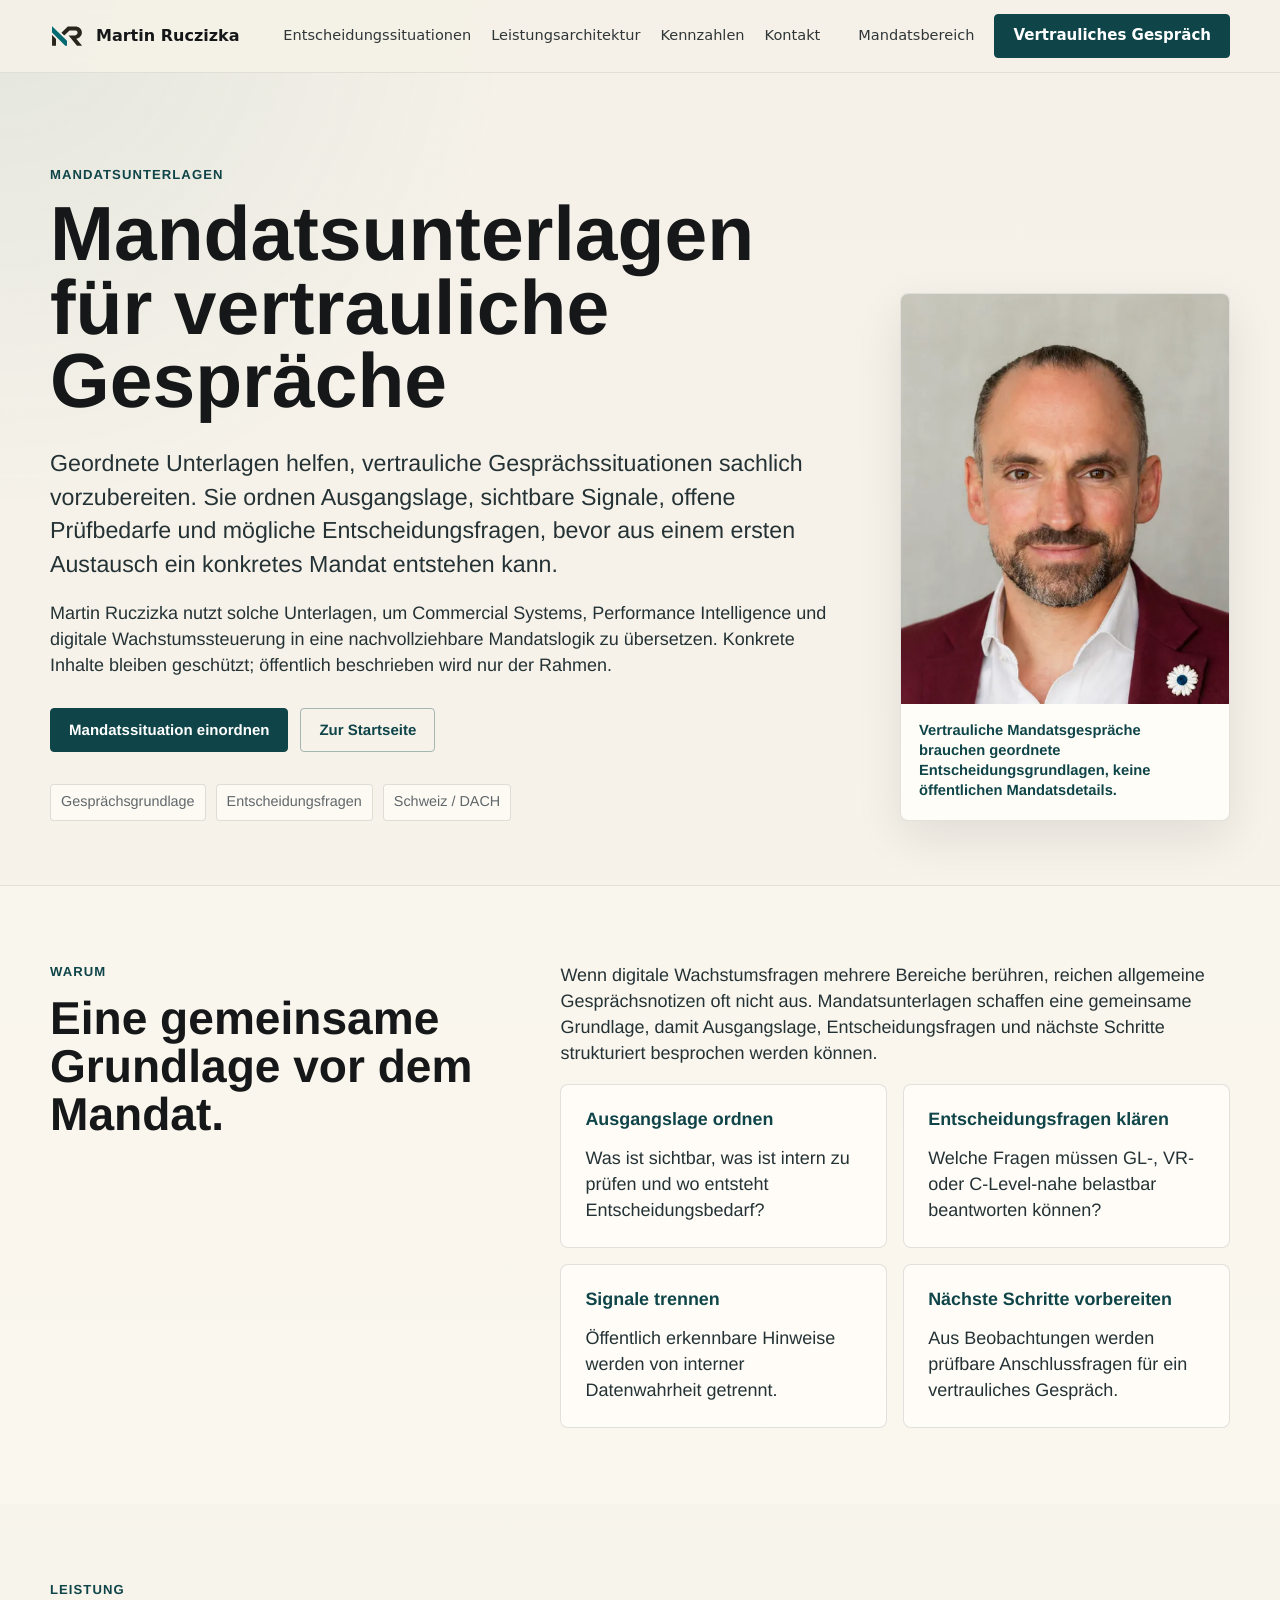
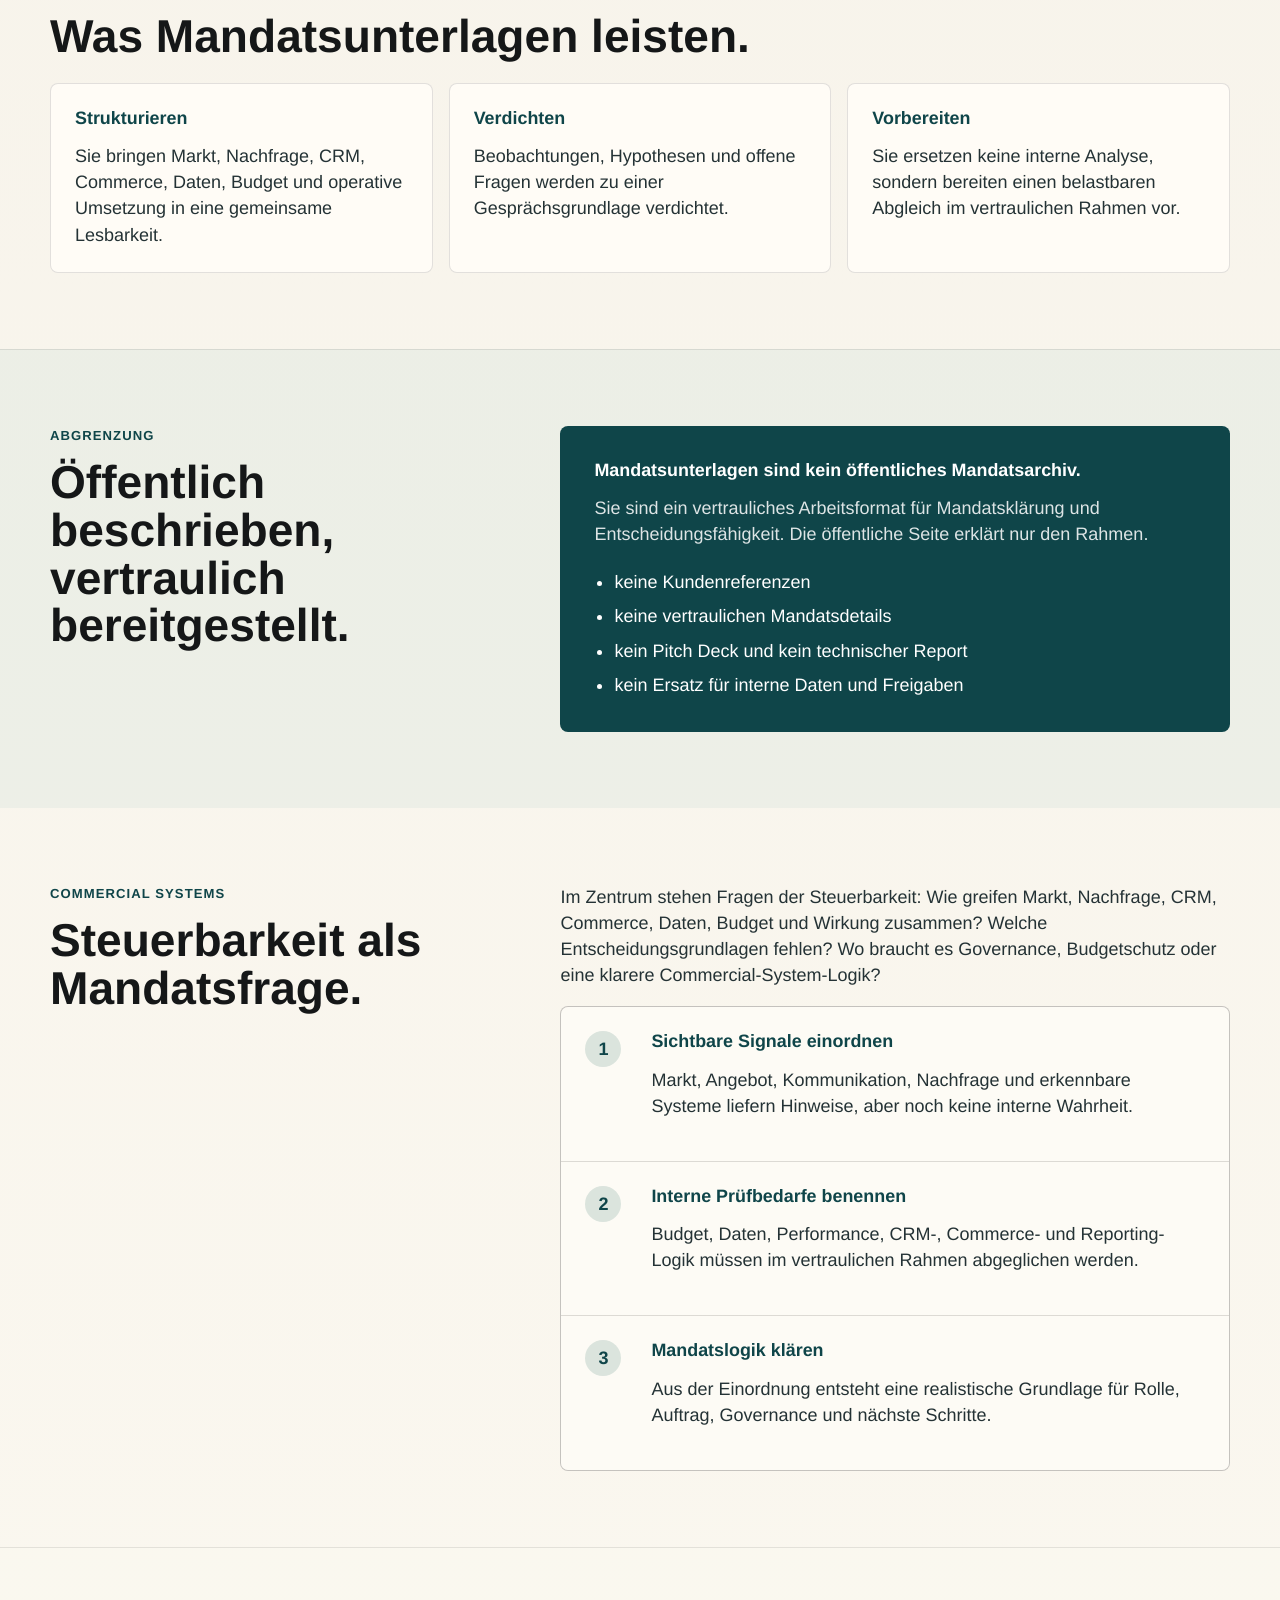
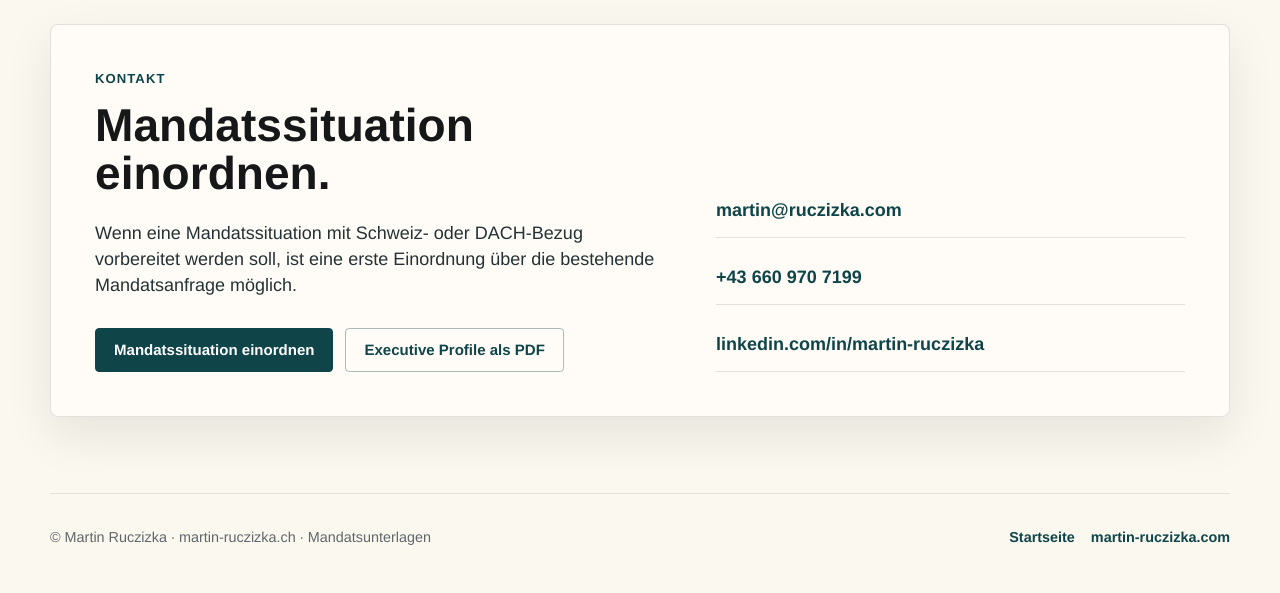
==== mandatsunterlagen/index.html @ 3271a5ce "align ch mandatsunterlagen footer width" ====
<!doctype html>
<html lang="de-CH">
<head>
  <meta charset="utf-8">
  <meta name="viewport" content="width=device-width, initial-scale=1">
  <title>Martin Ruczizka · Mandatsunterlagen für vertrauliche Gespräche</title>
  <meta name="description" content="Martin Ruczizka bereitet Mandatsunterlagen für vertrauliche Gespräche vor: zur Einordnung von Ausgangslage, Entscheidungsfragen, sichtbaren Signalen und nächsten Schritten.">
  <meta name="robots" content="index, follow">
  <link rel="canonical" href="https://www.martin-ruczizka.ch/mandatsunterlagen/">
  <link rel="icon" href="/assets/brand/mr-logo-progress-05-favicon.svg" type="image/svg+xml">
  <meta property="og:type" content="website">
  <meta property="og:title" content="Martin Ruczizka · Mandatsunterlagen für vertrauliche Gespräche">
  <meta property="og:description" content="Geordnete Unterlagen für klare Mandatsgespräche mit Schweiz- oder DACH-Bezug.">
  <meta property="og:url" content="https://www.martin-ruczizka.ch/mandatsunterlagen/">
  <meta property="og:image" content="https://www.martin-ruczizka.ch/assets/profile_photo/martin-ruczizka-commercial-systems-profile-640.webp">
  <link rel="stylesheet" href="/shared/site-header.css">
  <style>
    :root {
      --paper: #f5f1e8;
      --paper-soft: #fbf8f0;
      --ink: #151718;
      --muted: #60676a;
      --line: #d9d1c4;
      --petrol: #145f63;
      --petrol-dark: #0f4549;
      --sage: #dbe4dd;
      --white: #ffffff;
      --radius: 8px;
      --shadow: 0 18px 48px rgba(18, 24, 24, 0.09);
    }

    * {
      box-sizing: border-box;
    }

    html {
      scroll-behavior: smooth;
    }

    body {
      margin: 0;
      background: var(--paper);
      color: var(--ink);
      font-family: Inter, "Segoe UI", Roboto, Helvetica, Arial, sans-serif;
      font-size: 18px;
      line-height: 1.45;
      text-rendering: geometricPrecision;
    }

    a {
      color: inherit;
      text-decoration: none;
    }

    .page {
      min-height: 100vh;
      background:
        radial-gradient(circle at top left, rgba(20, 95, 99, 0.08), transparent 32rem),
        linear-gradient(180deg, var(--paper) 0%, var(--paper-soft) 100%);
    }

    .footer a:hover {
      border-color: var(--petrol);
      color: var(--petrol-dark);
    }

    .button {
      display: inline-flex;
      align-items: center;
      justify-content: center;
      min-height: 44px;
      border: 1px solid var(--petrol-dark);
      border-radius: 4px;
      padding: 0 18px;
      background: var(--petrol-dark);
      color: var(--white);
      font-weight: 700;
      font-size: 0.94rem;
      line-height: 1;
      text-align: center;
      transition: background 160ms ease, border-color 160ms ease, color 160ms ease;
    }

    .button:hover,
    .button:focus-visible {
      background: var(--petrol);
      border-color: var(--petrol);
      color: var(--white);
    }

    .button.secondary {
      background: transparent;
      color: var(--petrol-dark);
      border-color: rgba(15, 69, 73, 0.35);
    }

    .button.secondary:hover {
      background: rgba(15, 69, 73, 0.08);
      border-color: var(--petrol-dark);
    }

    .hero,
    .section {
      width: min(1180px, calc(100% - 48px));
      margin: 0 auto;
    }

    .hero {
      padding: 92px 0 64px;
      display: grid;
      grid-template-columns: minmax(0, 1fr) 330px;
      gap: 72px;
      align-items: end;
    }

    .eyebrow,
    .label {
      margin: 0 0 14px;
      color: var(--petrol-dark);
      font-size: 0.82rem;
      font-weight: 850;
      letter-spacing: 0.08em;
      text-transform: uppercase;
    }

    h1,
    h2,
    h3,
    p {
      margin-top: 0;
    }

    h1 {
      max-width: 980px;
      margin-bottom: 28px;
      font-size: clamp(3.05rem, 6vw, 5.7rem);
      line-height: 0.96;
      letter-spacing: 0;
      font-weight: 900;
    }

    .mobile-title {
      display: none;
    }

    h2 {
      margin-bottom: 22px;
      font-size: clamp(2rem, 3.6vw, 3.6rem);
      line-height: 1.04;
      letter-spacing: 0;
      font-weight: 900;
    }

    h3 {
      margin-bottom: 14px;
      color: var(--petrol-dark);
      font-size: 1.12rem;
      line-height: 1.2;
      font-weight: 850;
    }

    p {
      color: #243235;
    }

    .lead {
      max-width: 900px;
      margin-bottom: 18px;
      font-size: clamp(1.12rem, 2vw, 1.45rem);
      line-height: 1.45;
    }

    .intro-copy {
      max-width: 930px;
    }

    .hero-actions {
      display: flex;
      flex-wrap: wrap;
      gap: 12px;
      margin-top: 30px;
    }

    .meta-line {
      display: flex;
      flex-wrap: wrap;
      gap: 10px;
      margin-top: 32px;
      color: var(--muted);
      font-size: 0.9rem;
    }

    .meta-line span {
      padding: 7px 10px;
      border: 1px solid rgba(21, 23, 24, 0.12);
      border-radius: 4px;
      background: rgba(255, 253, 248, 0.72);
    }

    .portrait-card {
      overflow: hidden;
      border: 1px solid rgba(21, 23, 24, 0.12);
      border-radius: var(--radius);
      background: #fffdf8;
      box-shadow: var(--shadow);
    }

    .portrait-card img {
      width: 100%;
      aspect-ratio: 4 / 5;
      display: block;
      object-fit: cover;
      object-position: center 16%;
    }

    .portrait-note {
      padding: 18px;
      color: var(--petrol-dark);
      font-size: 0.92rem;
      font-weight: 780;
      line-height: 1.35;
    }

    .band {
      border-top: 1px solid rgba(21, 23, 24, 0.1);
      background: rgba(251, 248, 240, 0.72);
    }

    .band.sage {
      background: rgba(219, 228, 221, 0.42);
    }

    .section {
      padding: 76px 0;
    }

    .section-grid {
      display: grid;
      grid-template-columns: 0.8fr 1.2fr;
      gap: 64px;
      align-items: start;
    }

    .section-copy {
      max-width: 720px;
    }

    .grid {
      display: grid;
      gap: 16px;
    }

    .grid.two {
      grid-template-columns: repeat(2, minmax(0, 1fr));
    }

    .grid.three {
      grid-template-columns: repeat(3, minmax(0, 1fr));
    }

    .card {
      min-height: 168px;
      padding: 24px;
      border: 1px solid rgba(21, 23, 24, 0.12);
      border-radius: var(--radius);
      background: rgba(255, 253, 248, 0.9);
    }

    .card.compact {
      min-height: 0;
    }

    .card p:last-child,
    .notice p:last-child,
    .contact-panel p:last-child {
      margin-bottom: 0;
    }

    .notice {
      padding: 34px;
      border-radius: var(--radius);
      background: var(--petrol-dark);
      color: var(--white);
    }

    .notice h2,
    .notice h3,
    .notice p,
    .notice li {
      color: var(--white);
    }

    .notice p {
      color: rgba(255, 255, 255, 0.86);
    }

    .notice ul {
      margin: 22px 0 0;
      padding-left: 20px;
      color: rgba(255, 255, 255, 0.88);
    }

    .notice li + li {
      margin-top: 8px;
    }

    .steps {
      display: grid;
      gap: 1px;
      overflow: hidden;
      border: 1px solid rgba(21, 23, 24, 0.12);
      border-radius: var(--radius);
      background: rgba(21, 23, 24, 0.12);
    }

    .step {
      display: grid;
      grid-template-columns: 48px minmax(0, 1fr);
      gap: 18px;
      padding: 24px;
      background: rgba(255, 253, 248, 0.94);
    }

    .step-number {
      width: 36px;
      height: 36px;
      display: inline-flex;
      align-items: center;
      justify-content: center;
      border-radius: 50%;
      background: var(--sage);
      color: var(--petrol-dark);
      font-weight: 850;
    }

    .contact-panel {
      padding: 44px;
      display: grid;
      grid-template-columns: minmax(0, 1.1fr) minmax(280px, 0.9fr);
      gap: 48px;
      align-items: end;
      border: 1px solid rgba(21, 23, 24, 0.12);
      border-radius: var(--radius);
      background: rgba(255, 253, 248, 0.86);
      box-shadow: var(--shadow);
    }

    .contact-links {
      display: grid;
      gap: 12px;
    }

    .contact-links a {
      padding: 14px 0;
      border-bottom: 1px solid rgba(21, 23, 24, 0.12);
      color: var(--petrol-dark);
      font-weight: 750;
      word-break: break-word;
    }

    .footer {
      width: min(1180px, calc(100% - 32px));
      margin: 0 auto;
      padding: 34px 0 44px;
      display: flex;
      justify-content: space-between;
      gap: 16px;
      border-top: 1px solid rgba(21, 23, 24, 0.1);
      color: var(--muted);
      font-size: 0.9rem;
    }

    .footer a {
      color: var(--petrol-dark);
      font-weight: 700;
    }

    .footer-links {
      display: flex;
      justify-content: flex-end;
      gap: 16px;
      flex-wrap: wrap;
    }

    @media (max-width: 1100px) {
      .hero {
        grid-template-columns: 1fr;
        gap: 36px;
      }

      .portrait-card {
        max-width: 360px;
      }

      .section-grid,
      .contact-panel {
        grid-template-columns: 1fr;
      }

      .grid.three {
        grid-template-columns: 1fr;
      }
    }

    @media (min-width: 721px) and (max-width: 1024px) {
      .hero {
        padding-top: 50px;
      }

      .section {
        padding: 56px 0;
      }

      .section-grid {
        gap: 26px;
      }

      .section-grid h2 {
        margin-bottom: 0;
      }

      .notice {
        padding: 28px 32px;
      }

      .step {
        align-items: center;
        gap: 14px;
        padding: 16px 24px;
      }

      .step h3 {
        margin-bottom: 6px;
      }

      .step p {
        margin-bottom: 0;
      }

      .card {
        min-height: 0;
        padding: 22px;
      }
    }

    @media (max-width: 720px) {
      html {
        overflow-x: clip;
      }

      body {
        font-size: 16px;
        overflow-x: clip;
      }

      .button {
        min-height: 42px;
        padding: 0 14px;
      }

      .hero-actions .button {
        width: 100%;
      }

      .hero,
      .section,
      .footer {
        width: calc(100% - 32px);
      }

      .hero {
        padding: 42px 0 34px;
        gap: 24px;
      }

      h1 {
        max-width: 100%;
        margin-bottom: 20px;
        font-size: clamp(2rem, 8.7vw, 2.28rem);
        line-height: 1.04;
        overflow-wrap: normal;
        word-break: normal;
        hyphens: manual;
      }

      .desktop-title {
        display: none;
      }

      .mobile-title {
        display: inline;
      }

      h2 {
        font-size: clamp(1.66rem, 7.1vw, 1.95rem);
        line-height: 1.1;
      }

      .section {
        padding: 42px 0;
      }

      .lead {
        margin-bottom: 14px;
        font-size: 1.08rem;
      }

      .hero-actions {
        gap: 10px;
        margin-top: 22px;
      }

      .meta-line {
        gap: 8px;
        margin-top: 22px;
      }

      .meta-line span {
        padding: 6px 8px;
        font-size: 0.82rem;
      }

      .portrait-card {
        max-width: none;
      }

      .portrait-card img {
        max-height: 240px;
        aspect-ratio: 16 / 10;
        object-position: center 14%;
      }

      .grid.two {
        grid-template-columns: 1fr;
      }

      .card,
      .notice,
      .contact-panel {
        padding: 20px;
      }

      .contact-panel {
        gap: 30px;
      }

      .step {
        grid-template-columns: 1fr;
        gap: 12px;
      }

      .footer,
      .footer-links {
        flex-direction: column;
        justify-content: flex-start;
      }
    }

    @media (max-width: 380px) {
      h1 {
        font-size: 1.96rem;
      }

      h2 {
        font-size: 1.8rem;
      }
    }
  </style>
</head>
<body>
  <div class="page">
    <!-- shared:site-header:start -->
<header class="topbar">
  <nav class="nav" aria-label="Hauptnavigation">
    <a class="brand" href="/" aria-label="Martin Ruczizka Startseite">
      <img src="/assets/brand/mr-logo-progress-05-mark.svg" alt="" width="34" height="34">
      <span>Martin Ruczizka</span>
    </a>
    <div class="nav-links">
      <a class="nav-section-link" href="/#situationen">Entscheidungssituationen</a>
      <a class="nav-section-link" href="/#architektur">Leistungsarchitektur</a>
      <a class="nav-section-link" href="/#kennzahlen">Kennzahlen</a>
      <a class="nav-section-link" href="/#kontakt">Kontakt</a>
      <a href="https://mandate.martin-ruczizka.com/login">Mandatsbereich</a>
      <a class="button" href="https://martin-ruczizka.com/#mandat-einordnen">Vertrauliches Gespräch</a>
    </div>
  </nav>
</header>
<!-- shared:site-header:end -->

    <main>
      <section class="hero" id="top">
        <div class="intro-copy">
          <p class="eyebrow">Mandatsunterlagen</p>
          <h1><span class="desktop-title">Mandatsunterlagen für vertrauliche Gespräche</span><span class="mobile-title">Mandats&shy;unterlagen für vertrauliche Gespräche</span></h1>
          <p class="lead">Geordnete Unterlagen helfen, vertrauliche Gesprächssituationen sachlich vorzubereiten. Sie ordnen Ausgangslage, sichtbare Signale, offene Prüfbedarfe und mögliche Entscheidungsfragen, bevor aus einem ersten Austausch ein konkretes Mandat entstehen kann.</p>
          <p>Martin Ruczizka nutzt solche Unterlagen, um Commercial Systems, Performance Intelligence und digitale Wachstumssteuerung in eine nachvollziehbare Mandatslogik zu übersetzen. Konkrete Inhalte bleiben geschützt; öffentlich beschrieben wird nur der Rahmen.</p>
          <div class="hero-actions">
            <a class="button" href="https://martin-ruczizka.com/#mandat-einordnen">Mandatssituation einordnen</a>
            <a class="button secondary" href="/">Zur Startseite</a>
          </div>
          <div class="meta-line" aria-label="Thematische Einordnung">
            <span>Gesprächsgrundlage</span>
            <span>Entscheidungsfragen</span>
            <span>Schweiz / DACH</span>
          </div>
        </div>
        <aside class="portrait-card" aria-label="Martin Ruczizka">
          <img src="/assets/profile_photo/martin-ruczizka-commercial-systems-profile-640.webp" alt="Martin Ruczizka">
          <div class="portrait-note">Vertrauliche Mandatsgespräche brauchen geordnete Entscheidungsgrundlagen, keine öffentlichen Mandatsdetails.</div>
        </aside>
      </section>

      <div class="band">
        <section class="section section-grid" aria-labelledby="warum">
          <div>
            <p class="eyebrow">Warum</p>
            <h2 id="warum">Eine gemeinsame Grundlage vor dem Mandat.</h2>
          </div>
          <div class="section-copy">
            <p>Wenn digitale Wachstumsfragen mehrere Bereiche berühren, reichen allgemeine Gesprächsnotizen oft nicht aus. Mandatsunterlagen schaffen eine gemeinsame Grundlage, damit Ausgangslage, Entscheidungsfragen und nächste Schritte strukturiert besprochen werden können.</p>
            <div class="grid two">
              <article class="card compact">
                <h3>Ausgangslage ordnen</h3>
                <p>Was ist sichtbar, was ist intern zu prüfen und wo entsteht Entscheidungsbedarf?</p>
              </article>
              <article class="card compact">
                <h3>Entscheidungsfragen klären</h3>
                <p>Welche Fragen müssen GL-, VR- oder C-Level-nahe belastbar beantworten können?</p>
              </article>
              <article class="card compact">
                <h3>Signale trennen</h3>
                <p>Öffentlich erkennbare Hinweise werden von interner Datenwahrheit getrennt.</p>
              </article>
              <article class="card compact">
                <h3>Nächste Schritte vorbereiten</h3>
                <p>Aus Beobachtungen werden prüfbare Anschlussfragen für ein vertrauliches Gespräch.</p>
              </article>
            </div>
          </div>
        </section>
      </div>

      <section class="section" aria-labelledby="leistung">
        <p class="eyebrow">Leistung</p>
        <h2 id="leistung">Was Mandatsunterlagen leisten.</h2>
        <div class="grid three">
          <article class="card">
            <h3>Strukturieren</h3>
            <p>Sie bringen Markt, Nachfrage, CRM, Commerce, Daten, Budget und operative Umsetzung in eine gemeinsame Lesbarkeit.</p>
          </article>
          <article class="card">
            <h3>Verdichten</h3>
            <p>Beobachtungen, Hypothesen und offene Fragen werden zu einer Gesprächsgrundlage verdichtet.</p>
          </article>
          <article class="card">
            <h3>Vorbereiten</h3>
            <p>Sie ersetzen keine interne Analyse, sondern bereiten einen belastbaren Abgleich im vertraulichen Rahmen vor.</p>
          </article>
        </div>
      </section>

      <div class="band sage">
        <section class="section section-grid" aria-labelledby="grenze">
          <div>
            <p class="eyebrow">Abgrenzung</p>
            <h2 id="grenze">Öffentlich beschrieben, vertraulich bereitgestellt.</h2>
          </div>
          <div class="notice">
            <h3>Mandatsunterlagen sind kein öffentliches Mandatsarchiv.</h3>
            <p>Sie sind ein vertrauliches Arbeitsformat für Mandatsklärung und Entscheidungsfähigkeit. Die öffentliche Seite erklärt nur den Rahmen.</p>
            <ul>
              <li>keine Kundenreferenzen</li>
              <li>keine vertraulichen Mandatsdetails</li>
              <li>kein Pitch Deck und kein technischer Report</li>
              <li>kein Ersatz für interne Daten und Freigaben</li>
            </ul>
          </div>
        </section>
      </div>

      <section class="section section-grid" aria-labelledby="commercial">
        <div>
          <p class="eyebrow">Commercial Systems</p>
          <h2 id="commercial">Steuerbarkeit als Mandatsfrage.</h2>
        </div>
        <div class="section-copy">
          <p>Im Zentrum stehen Fragen der Steuerbarkeit: Wie greifen Markt, Nachfrage, CRM, Commerce, Daten, Budget und Wirkung zusammen? Welche Entscheidungsgrundlagen fehlen? Wo braucht es Governance, Budgetschutz oder eine klarere Commercial-System-Logik?</p>
          <div class="steps">
            <article class="step">
              <span class="step-number">1</span>
              <div>
                <h3>Sichtbare Signale einordnen</h3>
                <p>Markt, Angebot, Kommunikation, Nachfrage und erkennbare Systeme liefern Hinweise, aber noch keine interne Wahrheit.</p>
              </div>
            </article>
            <article class="step">
              <span class="step-number">2</span>
              <div>
                <h3>Interne Prüfbedarfe benennen</h3>
                <p>Budget, Daten, Performance, CRM-, Commerce- und Reporting-Logik müssen im vertraulichen Rahmen abgeglichen werden.</p>
              </div>
            </article>
            <article class="step">
              <span class="step-number">3</span>
              <div>
                <h3>Mandatslogik klären</h3>
                <p>Aus der Einordnung entsteht eine realistische Grundlage für Rolle, Auftrag, Governance und nächste Schritte.</p>
              </div>
            </article>
          </div>
        </div>
      </section>

      <div class="band">
        <section class="section" aria-labelledby="kontakt">
          <div class="contact-panel">
            <div>
              <p class="eyebrow">Kontakt</p>
              <h2 id="kontakt">Mandatssituation einordnen.</h2>
              <p>Wenn eine Mandatssituation mit Schweiz- oder DACH-Bezug vorbereitet werden soll, ist eine erste Einordnung über die bestehende Mandatsanfrage möglich.</p>
              <div class="hero-actions">
                <a class="button" href="https://martin-ruczizka.com/#mandat-einordnen">Mandatssituation einordnen</a>
                <a class="button secondary" href="/assets/pdf/martin-ruczizka-executive-profile-schweiz-commercial-systems.pdf">Executive Profile als PDF</a>
              </div>
            </div>
            <div class="contact-links" aria-label="Kontaktinformationen">
              <a href="mailto:martin@ruczizka.com">martin@ruczizka.com</a>
              <a href="tel:+436609707199">+43 660 970 7199</a>
              <a href="https://www.linkedin.com/in/martin-ruczizka/">linkedin.com/in/martin-ruczizka</a>
            </div>
          </div>
        </section>
      </div>
    </main>

    <footer class="footer">
      <span>© Martin Ruczizka · martin-ruczizka.ch · Mandatsunterlagen</span>
      <div class="footer-links">
        <a href="/">Startseite</a>
        <a href="https://martin-ruczizka.com/">martin-ruczizka.com</a>
      </div>
    </footer>
  </div>
</body>
</html>
---- shared/site-header.css ----
.topbar {
  position: sticky;
  top: 0;
  z-index: 20;
  background: rgba(245, 241, 232, 0.92);
  border-bottom: 1px solid rgba(21, 23, 24, 0.08);
  backdrop-filter: blur(16px);
  font-family: Inter, ui-sans-serif, system-ui, -apple-system, BlinkMacSystemFont, "Segoe UI", sans-serif;
  font-size: 16px;
  line-height: 1.55;
  text-rendering: optimizeLegibility;
}

.topbar .nav {
  width: min(1180px, calc(100% - 32px));
  min-height: 72px;
  margin: 0 auto;
  display: flex;
  align-items: center;
  justify-content: space-between;
  gap: 24px;
}

.topbar .brand {
  display: inline-flex;
  align-items: center;
  gap: 12px;
  min-width: 220px;
  font-weight: 750;
  letter-spacing: 0;
}

.topbar .brand img {
  width: 34px;
  height: 34px;
}

.topbar .nav-links {
  display: flex;
  align-items: center;
  justify-content: flex-end;
  gap: 20px;
  font-size: 0.91rem;
  color: #303637;
  white-space: nowrap;
}

.topbar .nav-links a {
  border-bottom: 1px solid transparent;
  padding-block: 4px;
}

.topbar .nav-links a:not(.button):hover,
.topbar .nav-links a:not(.button):focus-visible {
  border-color: var(--petrol);
  color: var(--petrol-dark);
}

.topbar .nav-links .button {
  display: inline-flex;
  align-items: center;
  justify-content: center;
  min-height: 44px;
  padding: 0 18px;
  border: 1px solid var(--petrol-dark);
  border-radius: 4px;
  background: var(--petrol-dark);
  color: var(--white);
  font-weight: 700;
  font-size: 0.94rem;
  line-height: 1;
  text-align: center;
  transition: background 160ms ease, border-color 160ms ease, color 160ms ease;
}

.topbar .nav-links .button:hover,
.topbar .nav-links .button:focus-visible {
  background: var(--petrol);
  border-color: var(--petrol);
  border-bottom-color: var(--petrol);
  color: var(--white);
}

@media (min-width: 1025px) {
  .topbar .nav-links .nav-section-link {
    transform: translateX(-18px);
  }
}

@media (min-width: 1025px) and (max-width: 1180px) {
  .topbar .nav {
    gap: 18px;
  }

  .topbar .brand {
    min-width: 205px;
  }

  .topbar .nav-links {
    gap: 16px;
  }

  .topbar .nav-links .nav-section-link {
    display: none;
  }
}

@media (min-width: 721px) and (max-width: 1024px) {
  .topbar .nav {
    min-height: 72px;
    flex-direction: row;
    align-items: center;
    padding: 0;
  }

  .topbar .nav-links {
    width: auto;
    justify-content: flex-end;
    overflow-x: visible;
  }

  .topbar .nav-links .nav-section-link {
    display: none;
  }
}

@media (max-width: 720px) {
  .topbar {
    position: sticky;
  }

  .topbar .nav {
    width: auto;
    max-width: none;
    min-height: 62px;
    margin-left: 16px;
    margin-right: 16px;
    flex-direction: row;
    align-items: center;
    padding: 10px 0;
  }

  .topbar .brand {
    min-width: 0;
    flex: 0 0 auto;
  }

  .topbar .brand span {
    display: none;
  }

  .topbar .nav-links {
    width: auto;
    display: flex;
    align-items: center;
    justify-content: flex-end;
    gap: 0;
    font-size: 0.86rem;
    white-space: normal;
    overflow-x: visible;
  }

  .topbar .nav-links a:not(.button) {
    display: none;
  }

  .topbar .nav-links .button {
    width: auto;
    min-height: 38px;
    padding: 0 13px;
    font-size: 0.84rem;
    line-height: 1;
  }

  .topbar .brand img {
    width: 34px;
    height: 34px;
  }
}
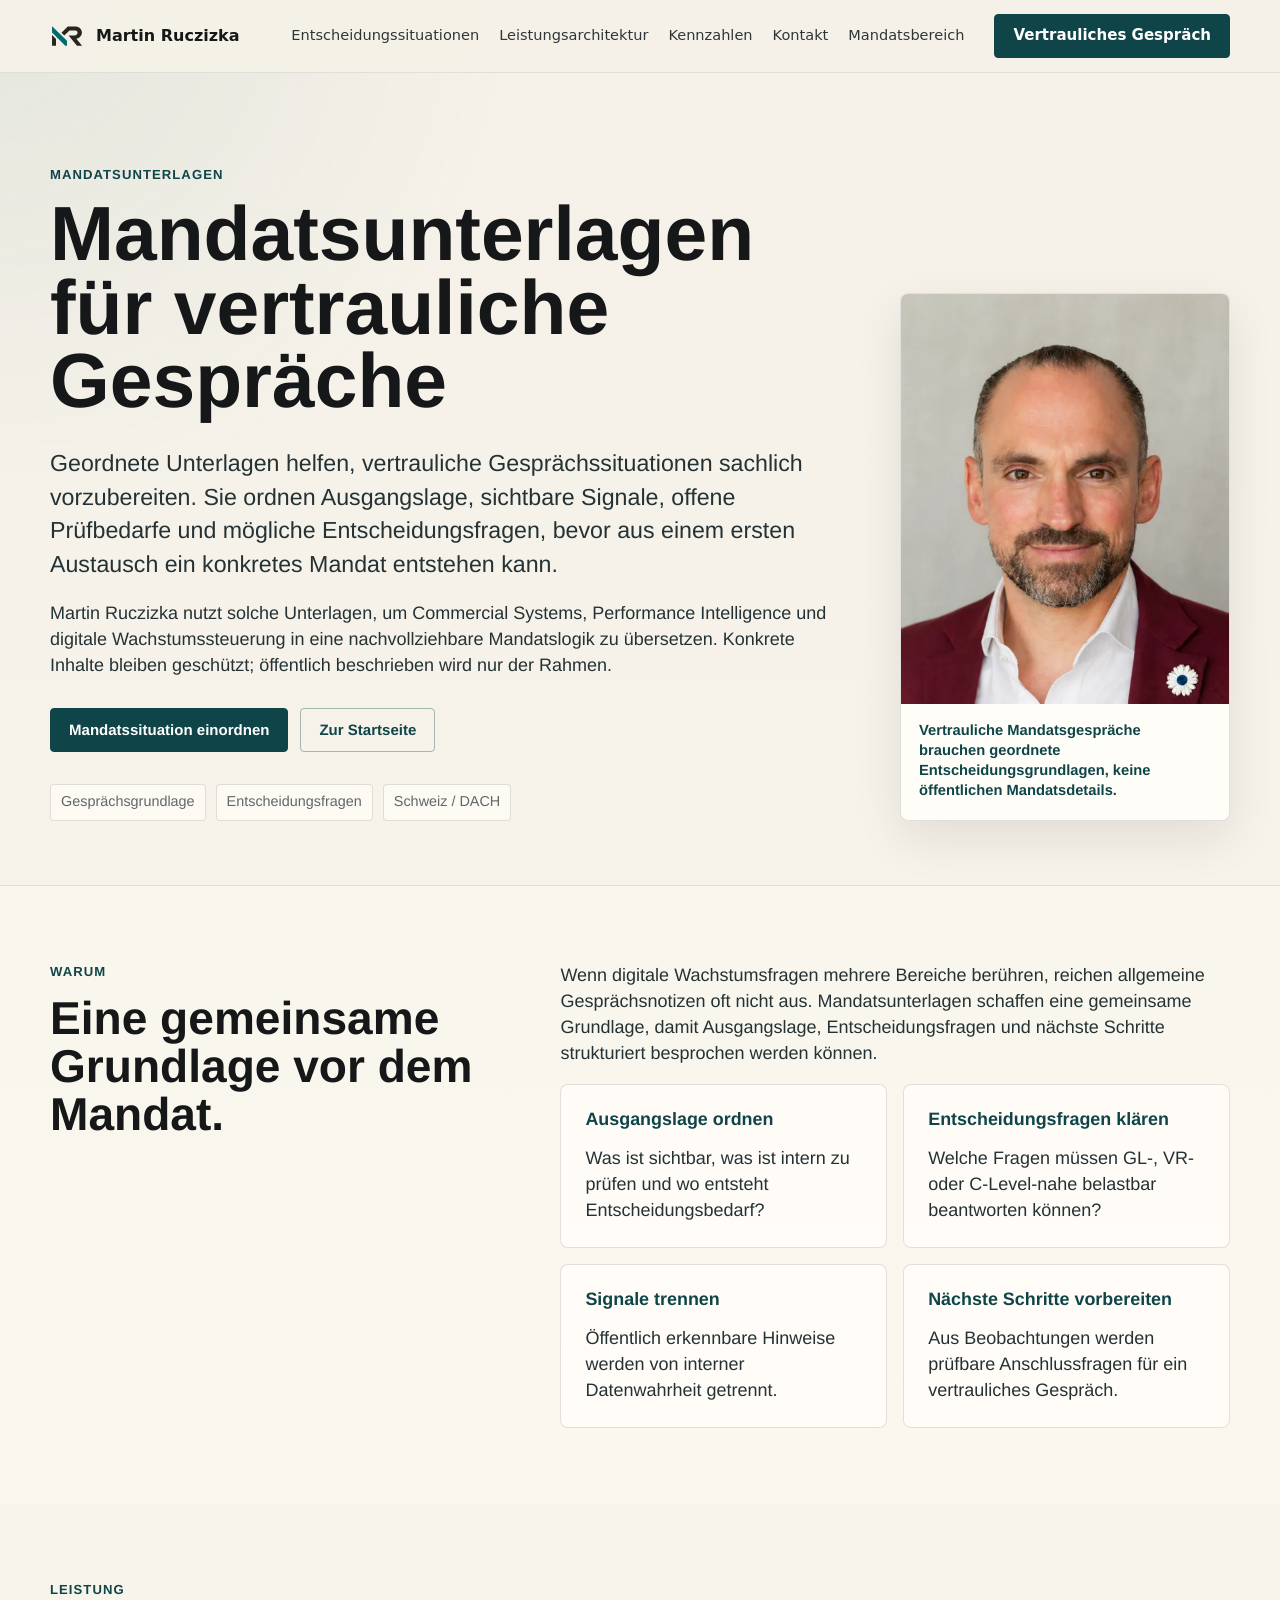
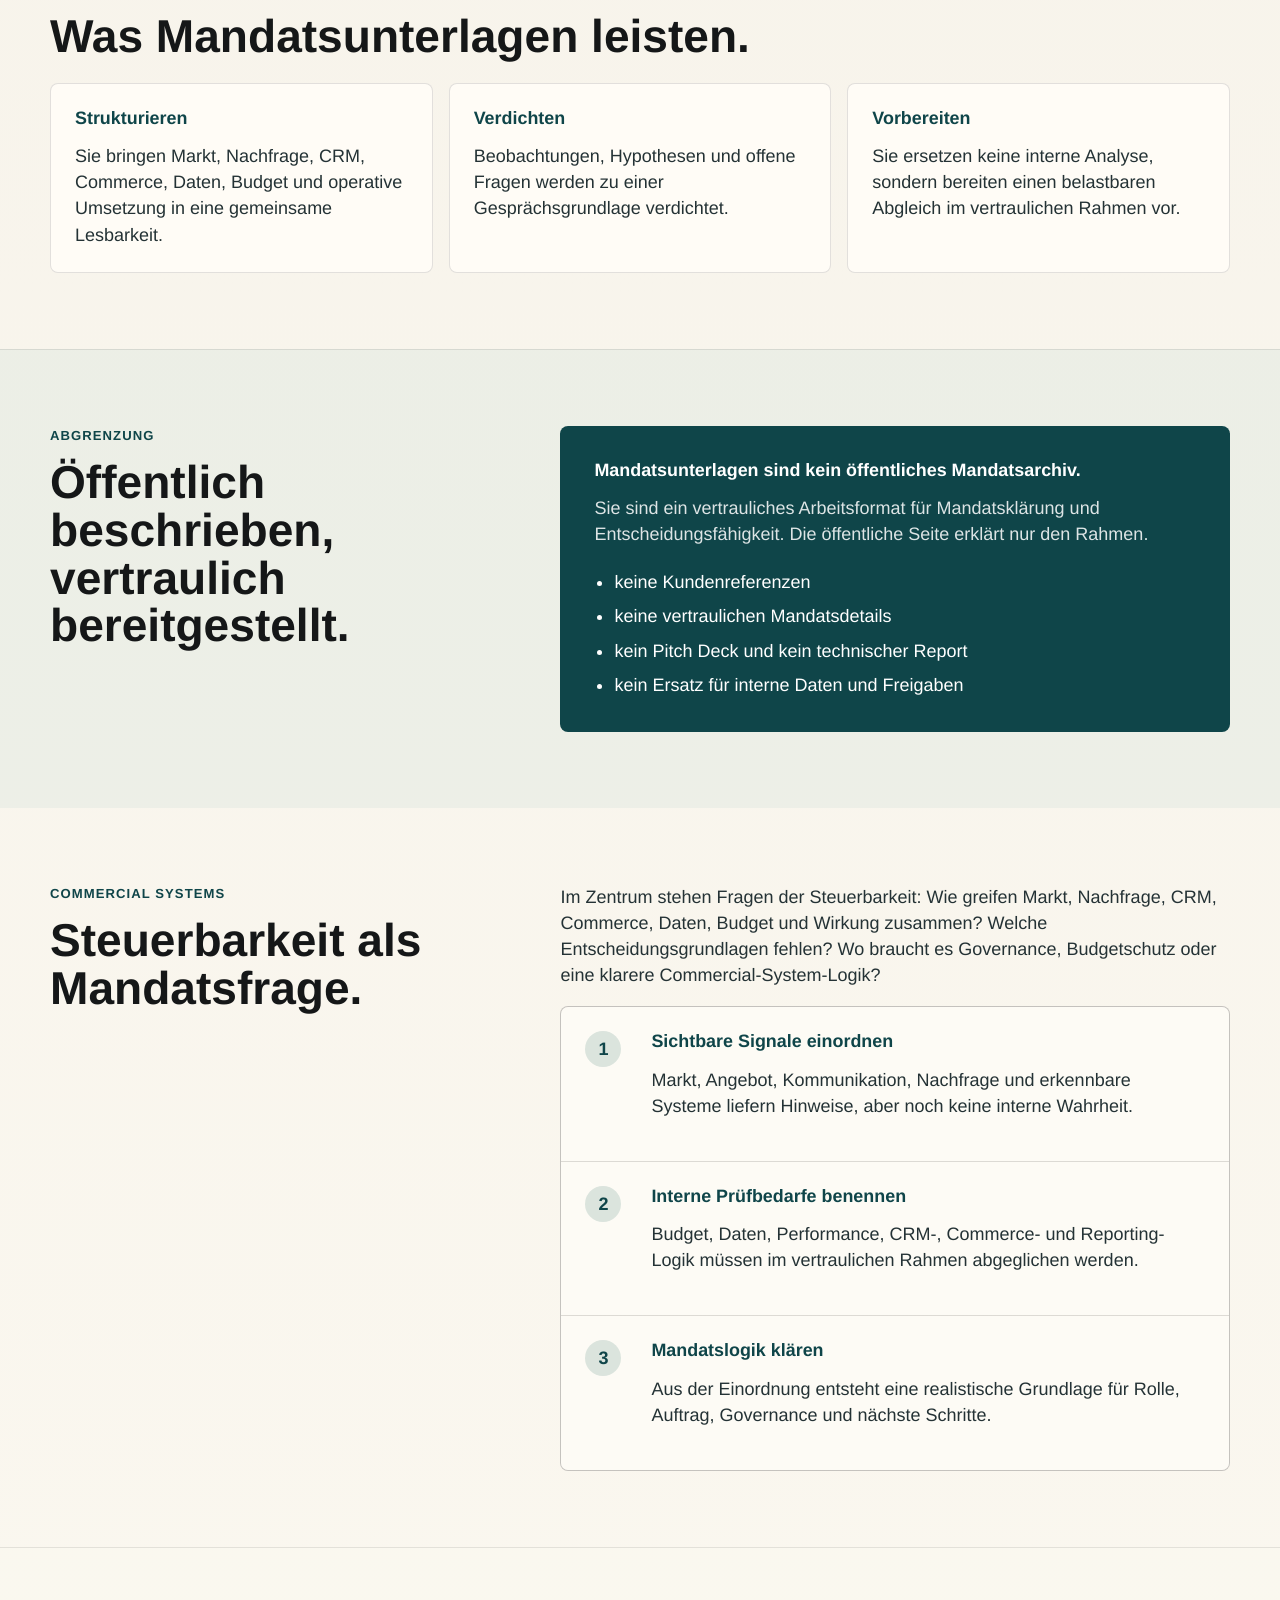
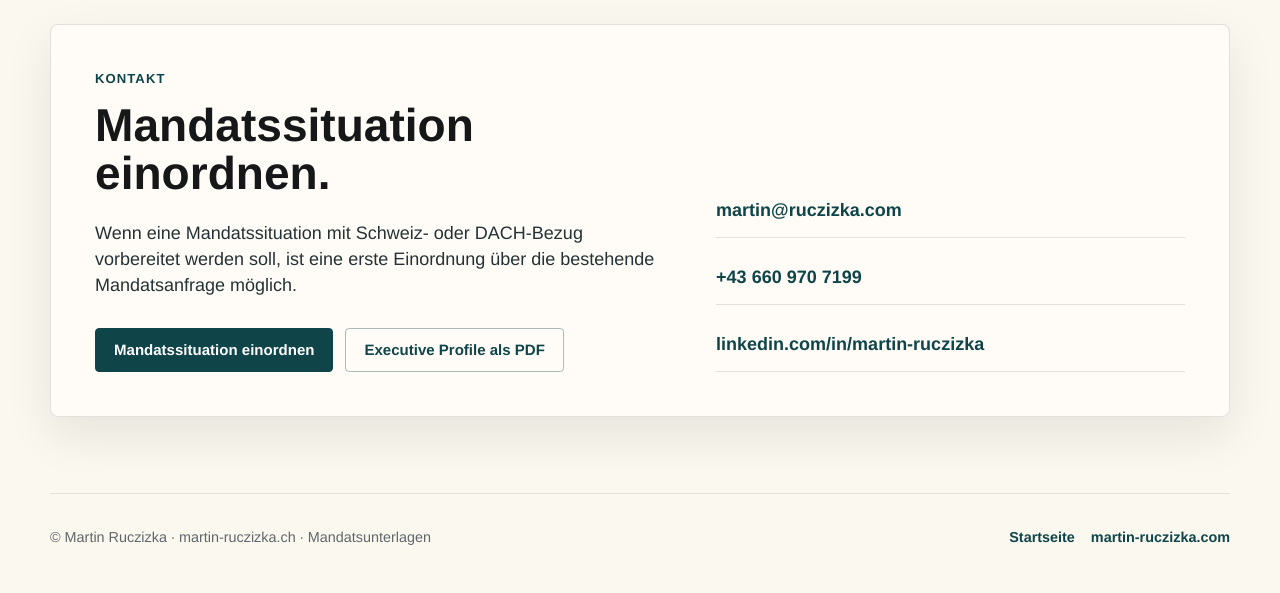
==== commit 08e80a16: "adjust ch mandatsunterlagen mobile portrait crop" ====
--- a/mandatsunterlagen/index.html
+++ b/mandatsunterlagen/index.html
@@ -7,7 +7,11 @@
   <meta name="description" content="Martin Ruczizka bereitet Mandatsunterlagen für vertrauliche Gespräche vor: zur Einordnung von Ausgangslage, Entscheidungsfragen, sichtbaren Signalen und nächsten Schritten.">
   <meta name="robots" content="index, follow">
   <link rel="canonical" href="https://www.martin-ruczizka.ch/mandatsunterlagen/">
-  <link rel="icon" href="/assets/brand/mr-logo-progress-05-favicon.svg" type="image/svg+xml">
+  <link rel="icon" href="/favicon.ico" sizes="any">
+  <link rel="icon" type="image/png" sizes="48x48" href="/favicon-48x48.png">
+  <link rel="icon" type="image/png" sizes="96x96" href="/favicon-96x96.png">
+  <link rel="icon" type="image/svg+xml" href="/favicon.svg">
+  <link rel="apple-touch-icon" sizes="180x180" href="/apple-touch-icon.png">
   <meta property="og:type" content="website">
   <meta property="og:title" content="Martin Ruczizka · Mandatsunterlagen für vertrauliche Gespräche">
   <meta property="og:description" content="Geordnete Unterlagen für klare Mandatsgespräche mit Schweiz- oder DACH-Bezug.">
@@ -525,9 +529,10 @@
       }
 
       .portrait-card img {
-        max-height: 240px;
-        aspect-ratio: 16 / 10;
-        object-position: center 14%;
+        height: 255px;
+        aspect-ratio: auto;
+        object-fit: cover;
+        object-position: center 30%;
       }
 
       .grid.two {
--- a/shared/site-header.css
+++ b/shared/site-header.css
@@ -81,9 +81,9 @@
   color: var(--white);
 }
 
-@media (min-width: 1025px) {
-  .topbar .nav-links .nav-section-link {
-    transform: translateX(-18px);
+@media (min-width: 1181px) {
+  .topbar .nav-links a:not(.button) {
+    transform: translateX(-10px);
   }
 }
 
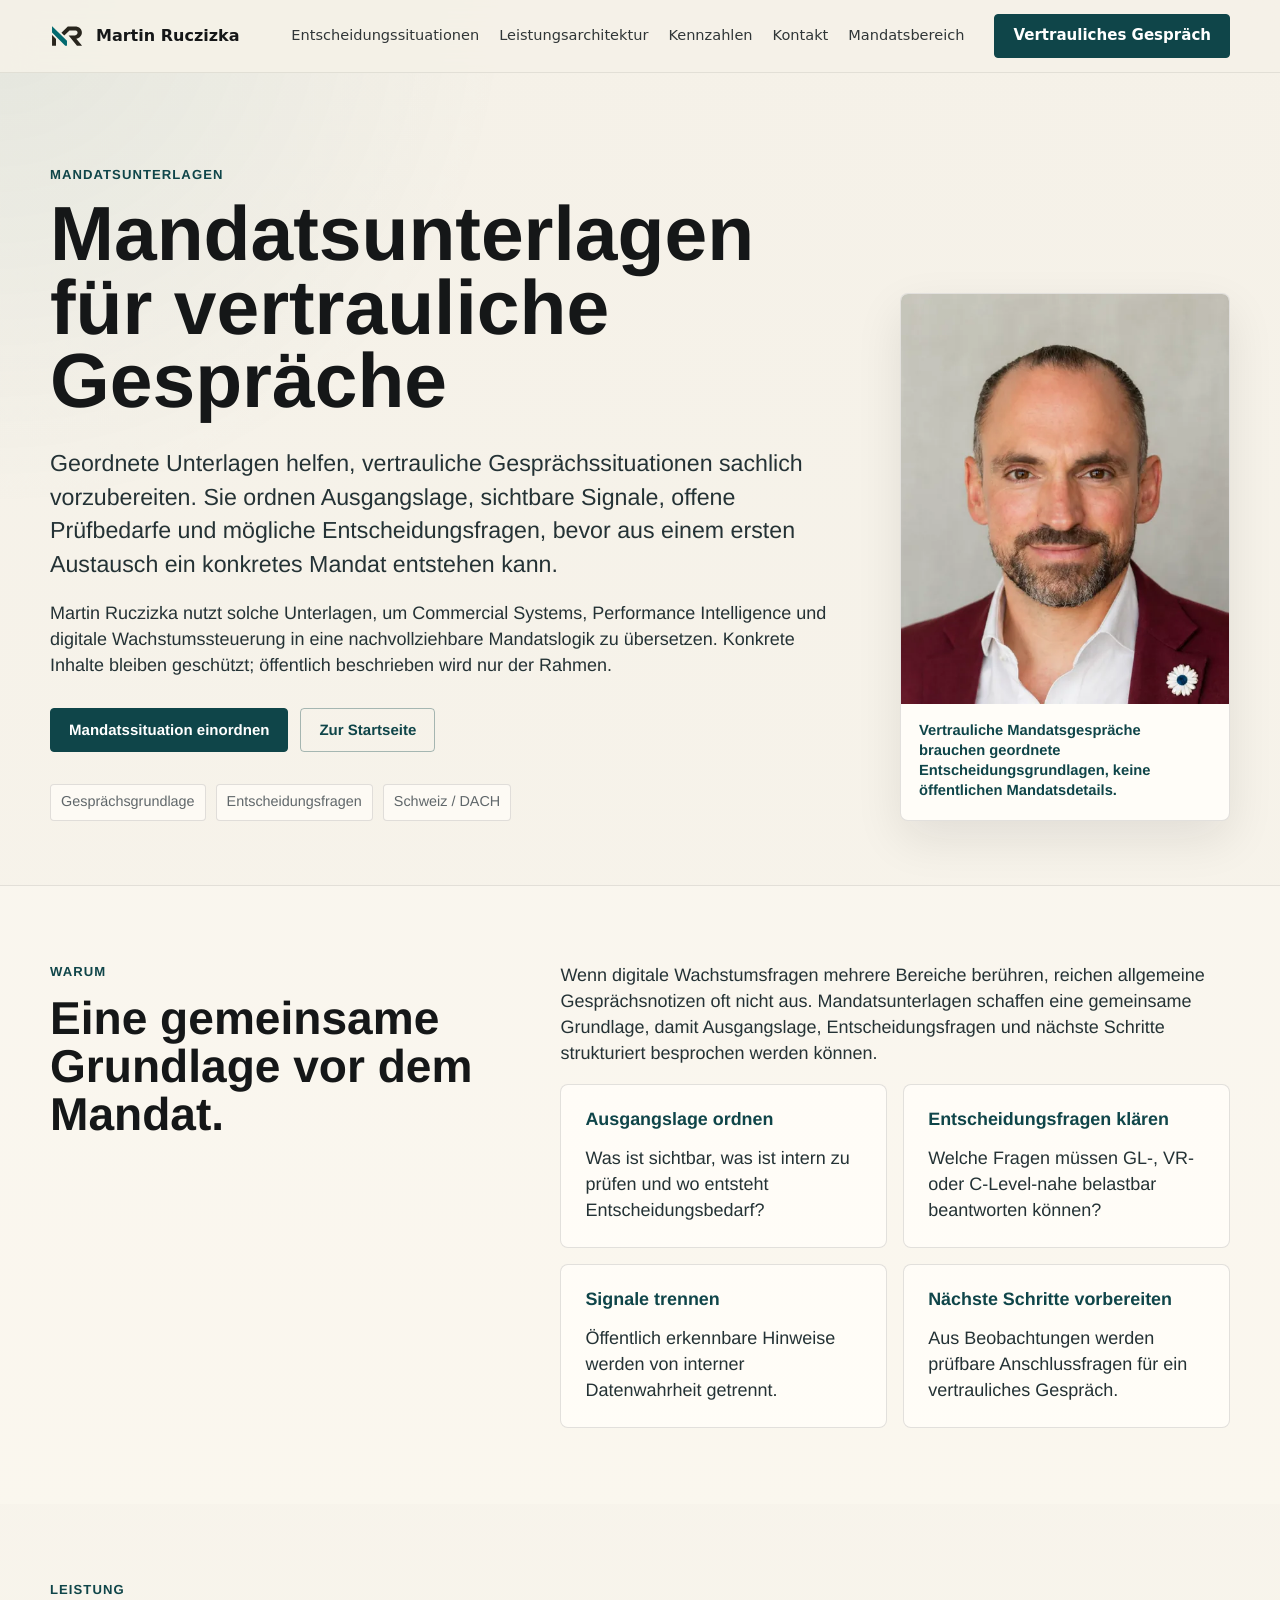
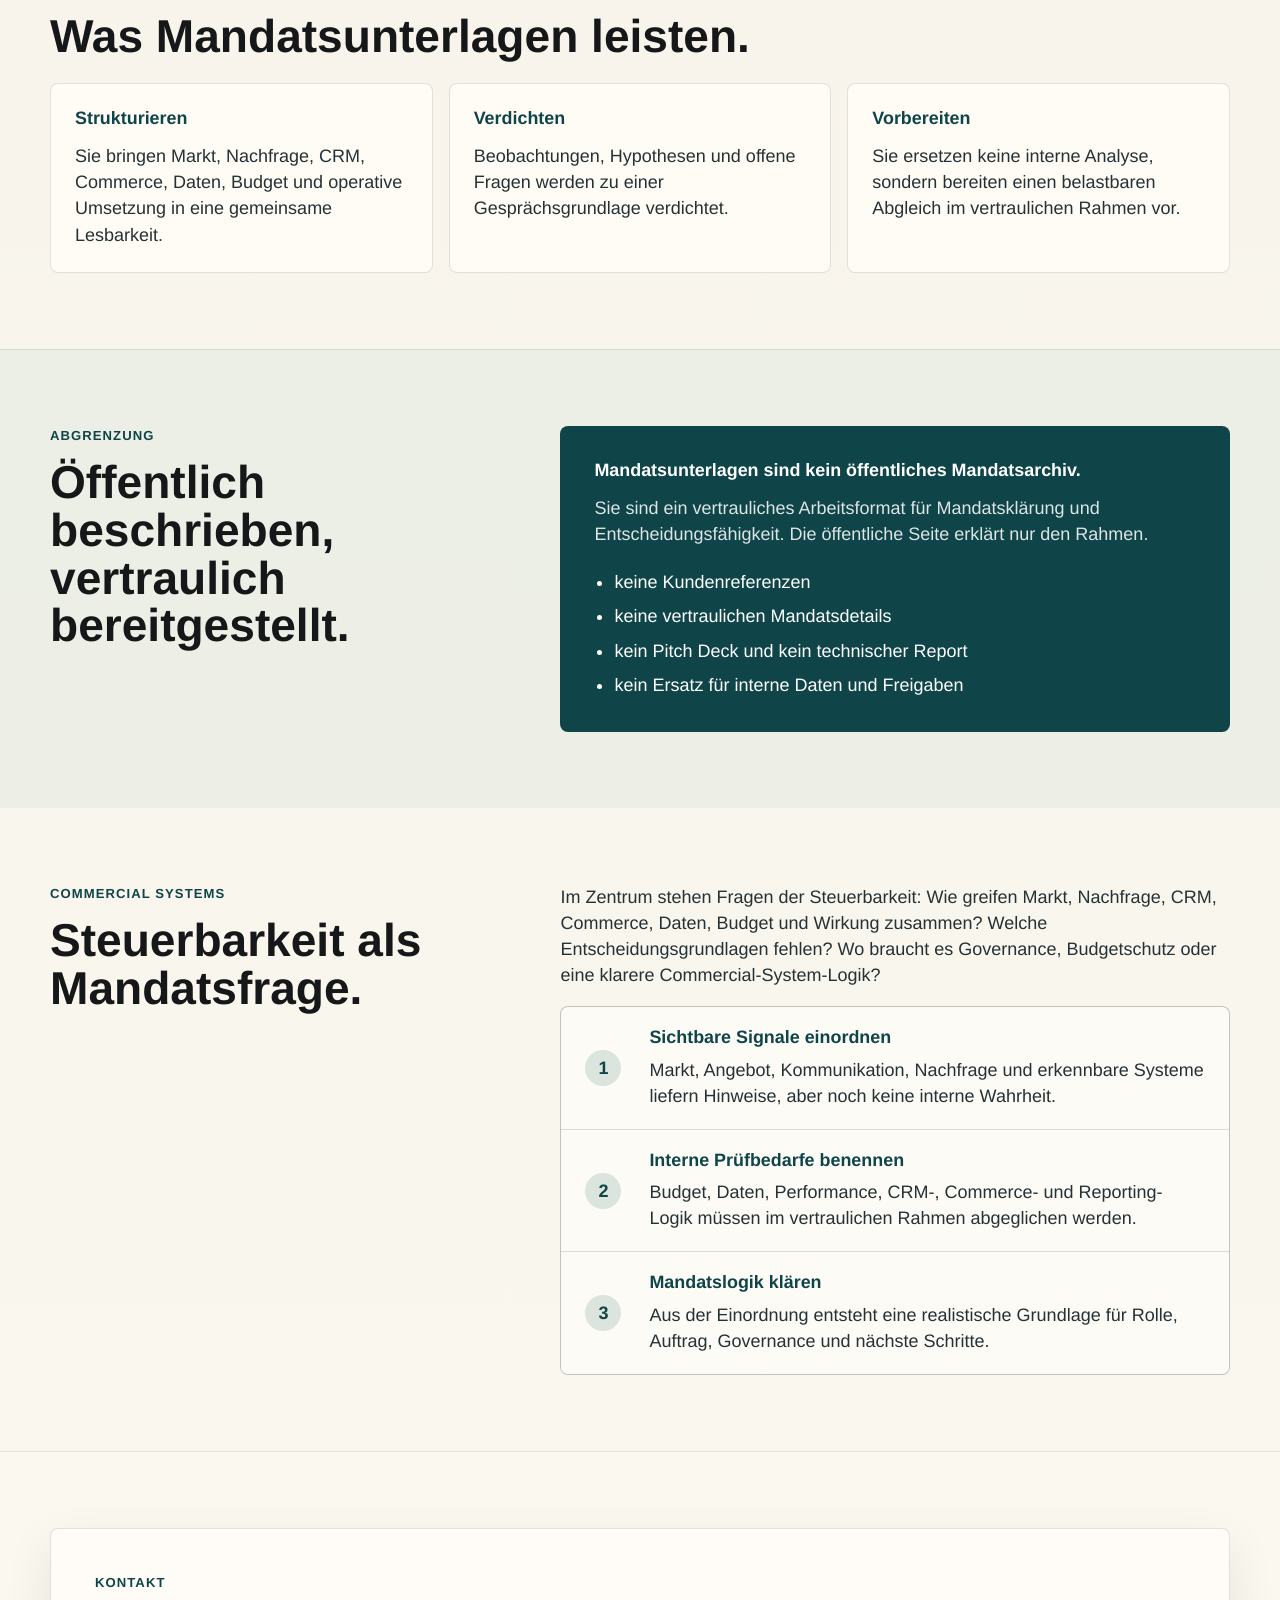
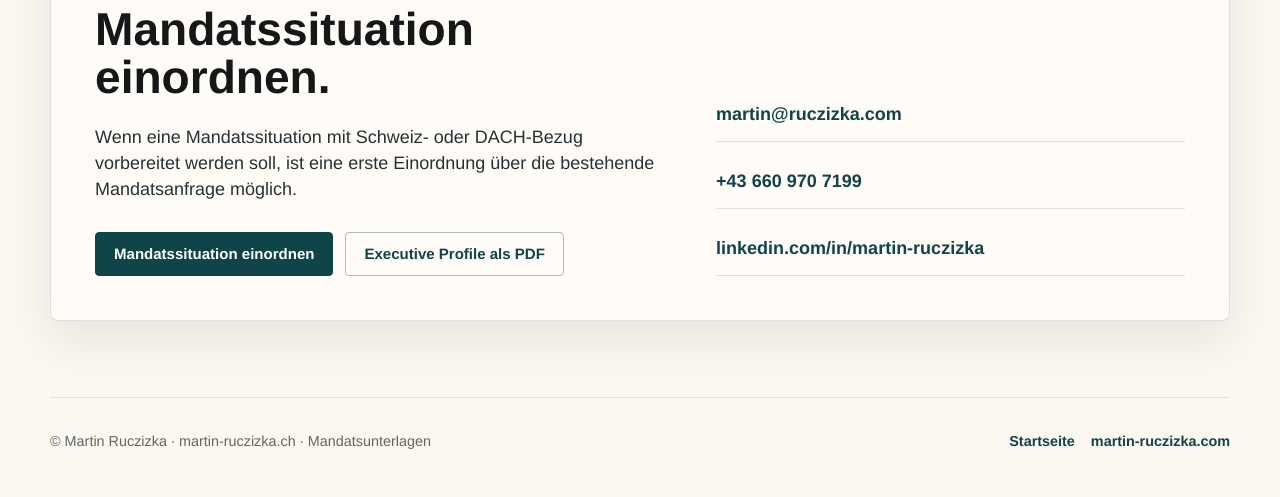
==== commit 9d7b8854: "refine ch mandatsunterlagen responsive spacing" ====
--- a/mandatsunterlagen/index.html
+++ b/mandatsunterlagen/index.html
@@ -386,6 +386,22 @@
       flex-wrap: wrap;
     }
 
+    @media (min-width: 1101px) {
+      .step {
+        align-items: center;
+        gap: 16px;
+        padding: 20px 24px;
+      }
+
+      .step h3 {
+        margin-bottom: 8px;
+      }
+
+      .step p {
+        margin-bottom: 0;
+      }
+    }
+
     @media (max-width: 1100px) {
       .hero {
         grid-template-columns: 1fr;
@@ -504,6 +520,14 @@
         padding: 42px 0;
       }
 
+      .section-grid {
+        gap: 22px;
+      }
+
+      .section-grid h2 {
+        margin-bottom: 0;
+      }
+
       .lead {
         margin-bottom: 14px;
         font-size: 1.08rem;
@@ -550,7 +574,8 @@
       }
 
       .step {
-        grid-template-columns: 1fr;
+        grid-template-columns: 42px minmax(0, 1fr);
+        align-items: start;
         gap: 12px;
       }
 
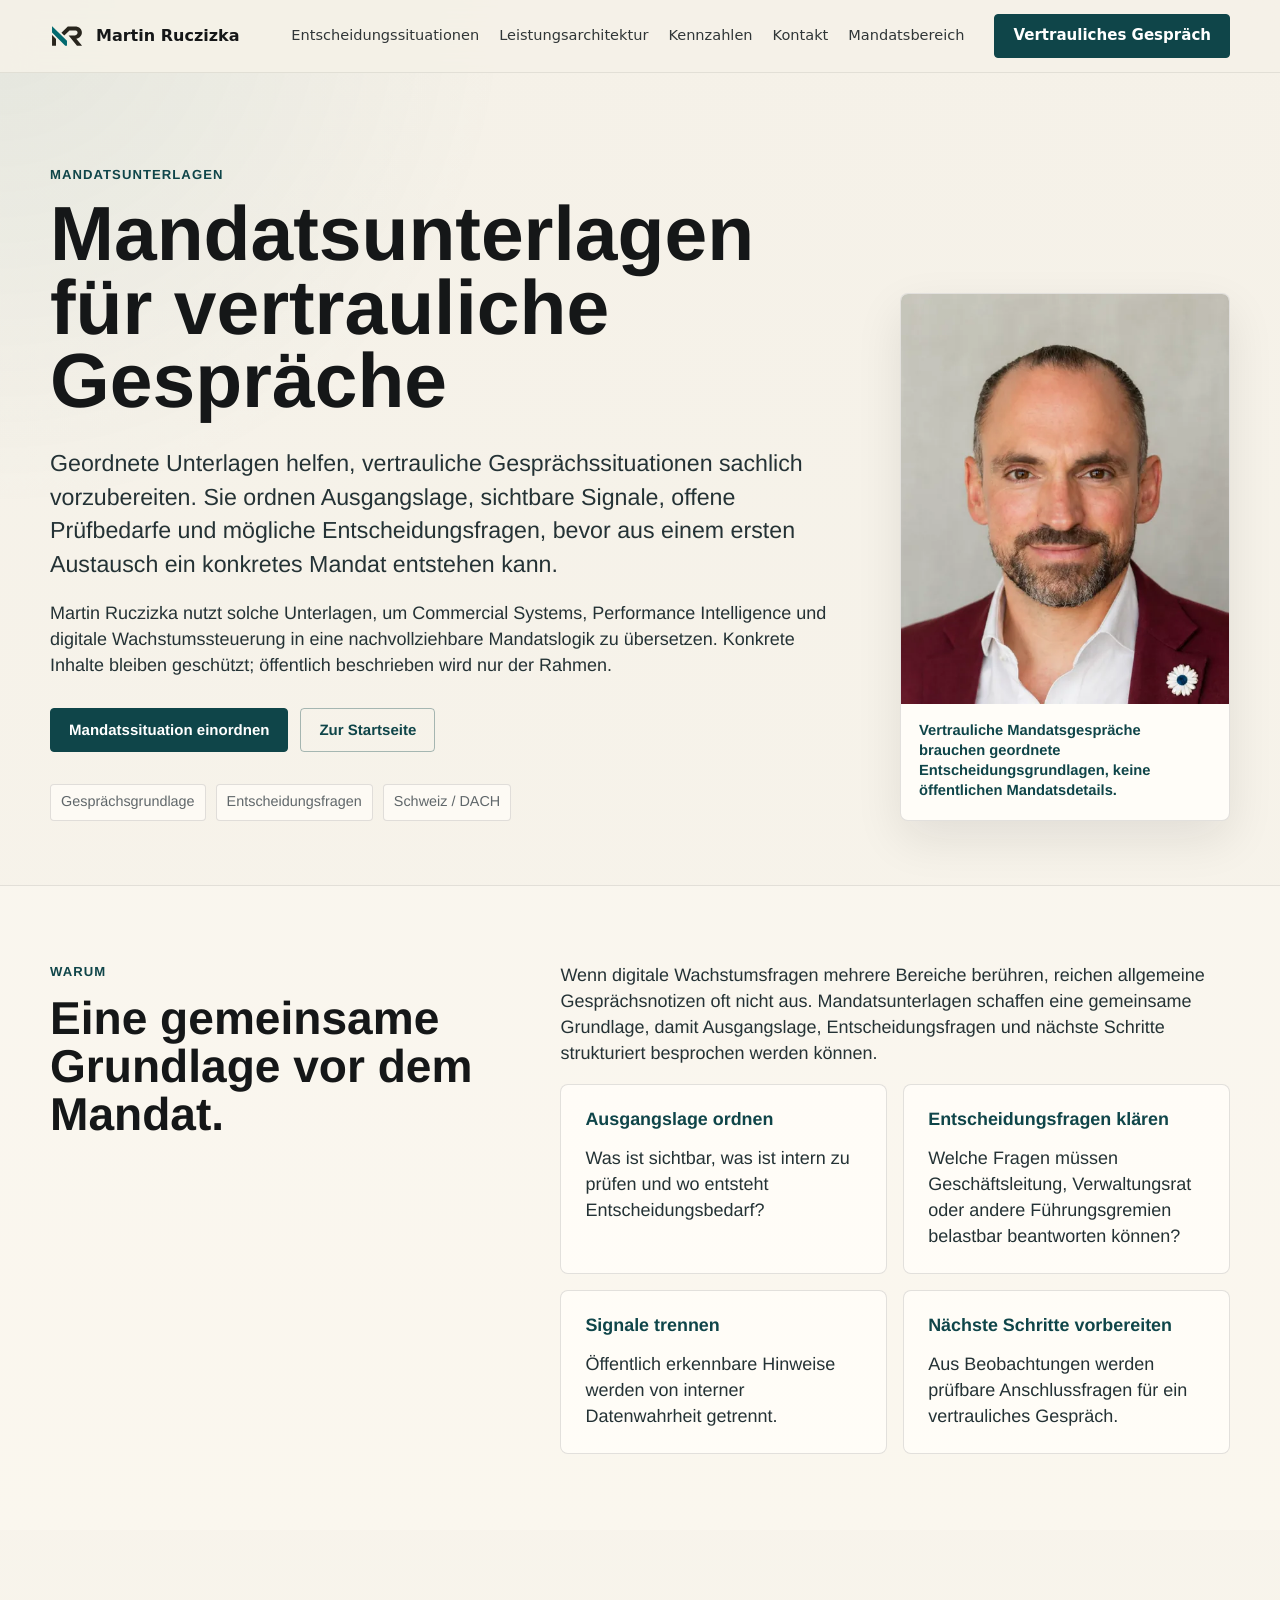
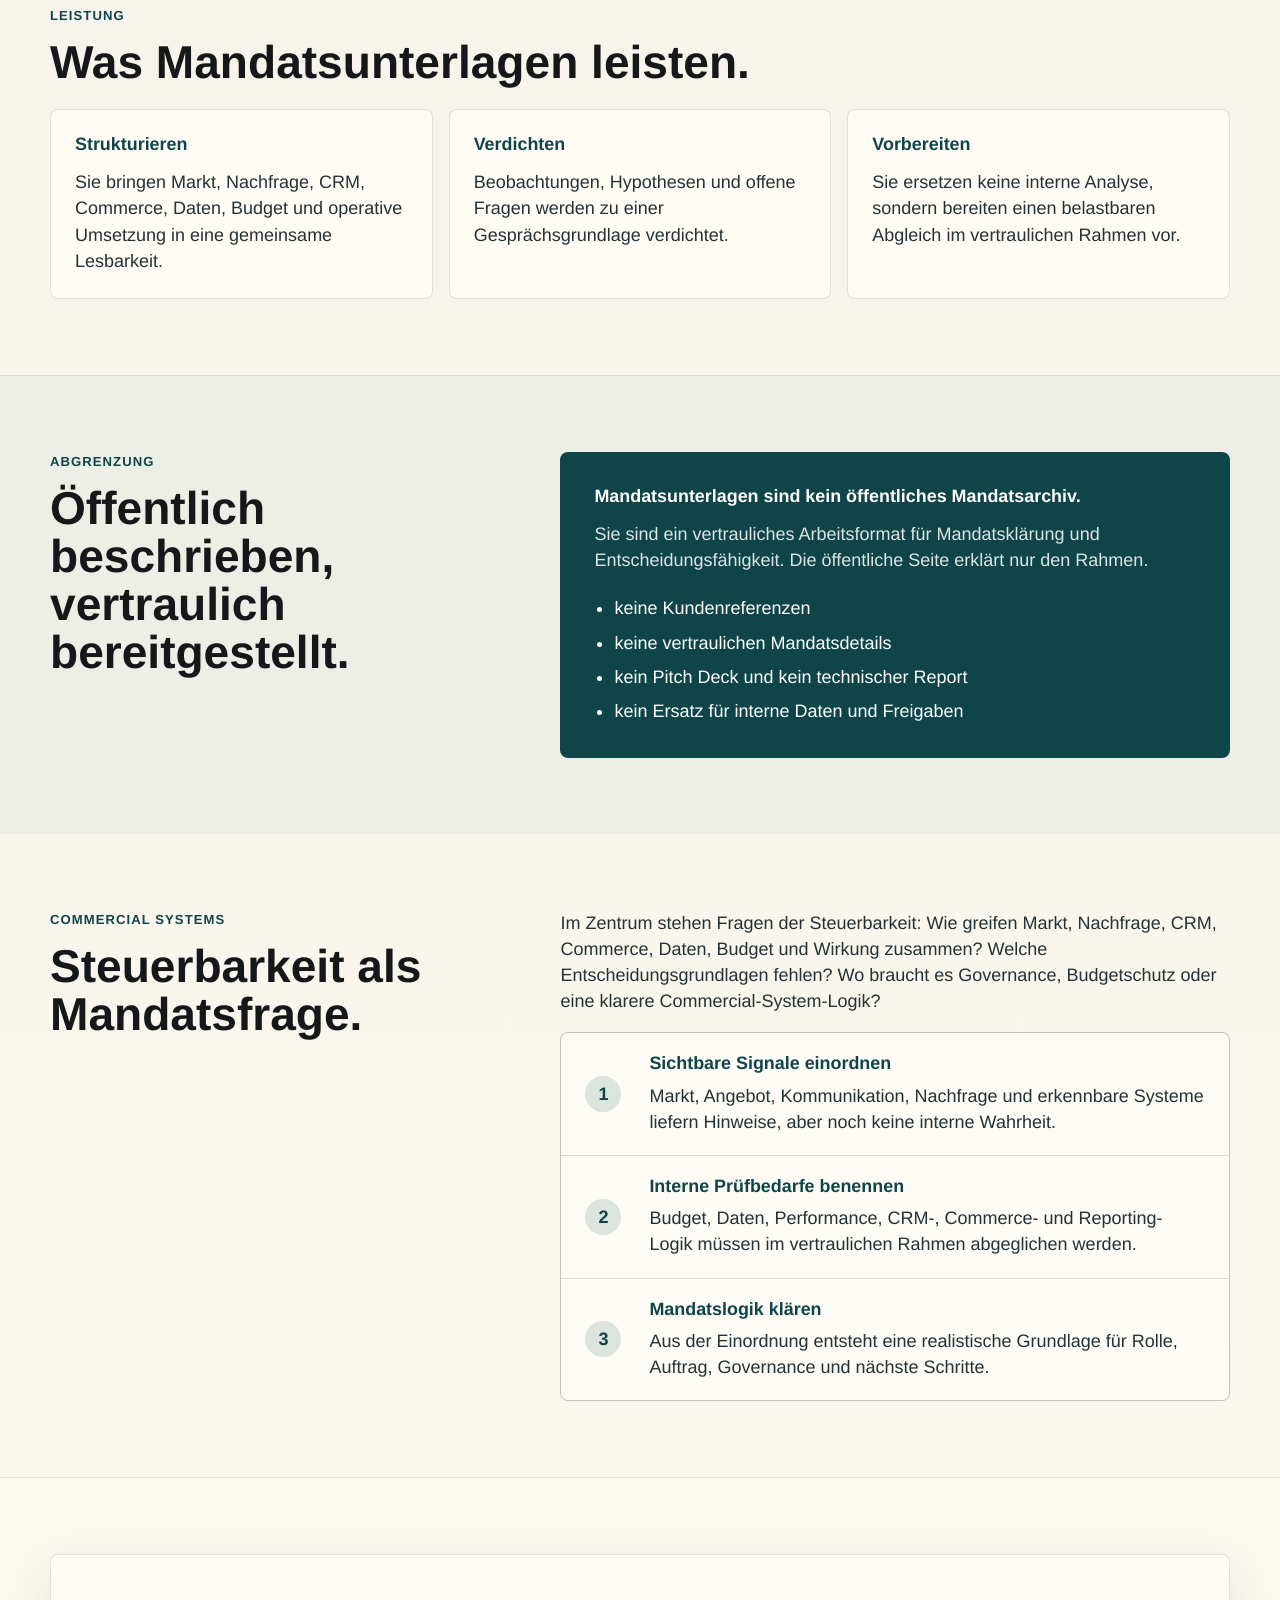
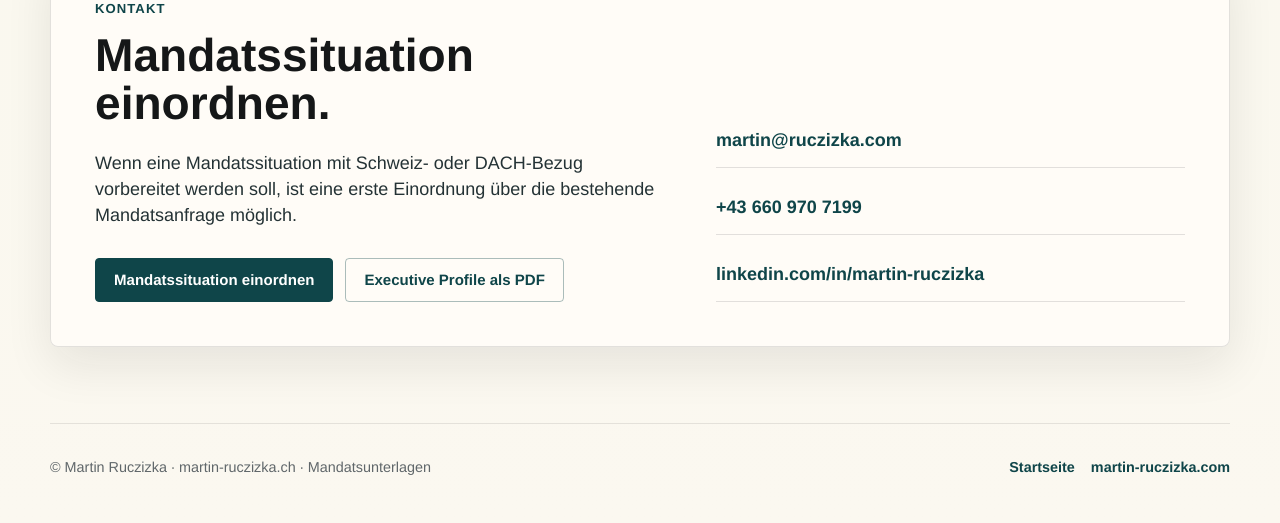
==== commit d498298f: "Correct approved mandate decision question" ====
--- a/mandatsunterlagen/index.html
+++ b/mandatsunterlagen/index.html
@@ -656,7 +656,7 @@
               </article>
               <article class="card compact">
                 <h3>Entscheidungsfragen klären</h3>
-                <p>Welche Fragen müssen GL-, VR- oder C-Level-nahe belastbar beantworten können?</p>
+                <p>Welche Fragen müssen Geschäftsleitung, Verwaltungsrat oder andere Führungsgremien belastbar beantworten können?</p>
               </article>
               <article class="card compact">
                 <h3>Signale trennen</h3>
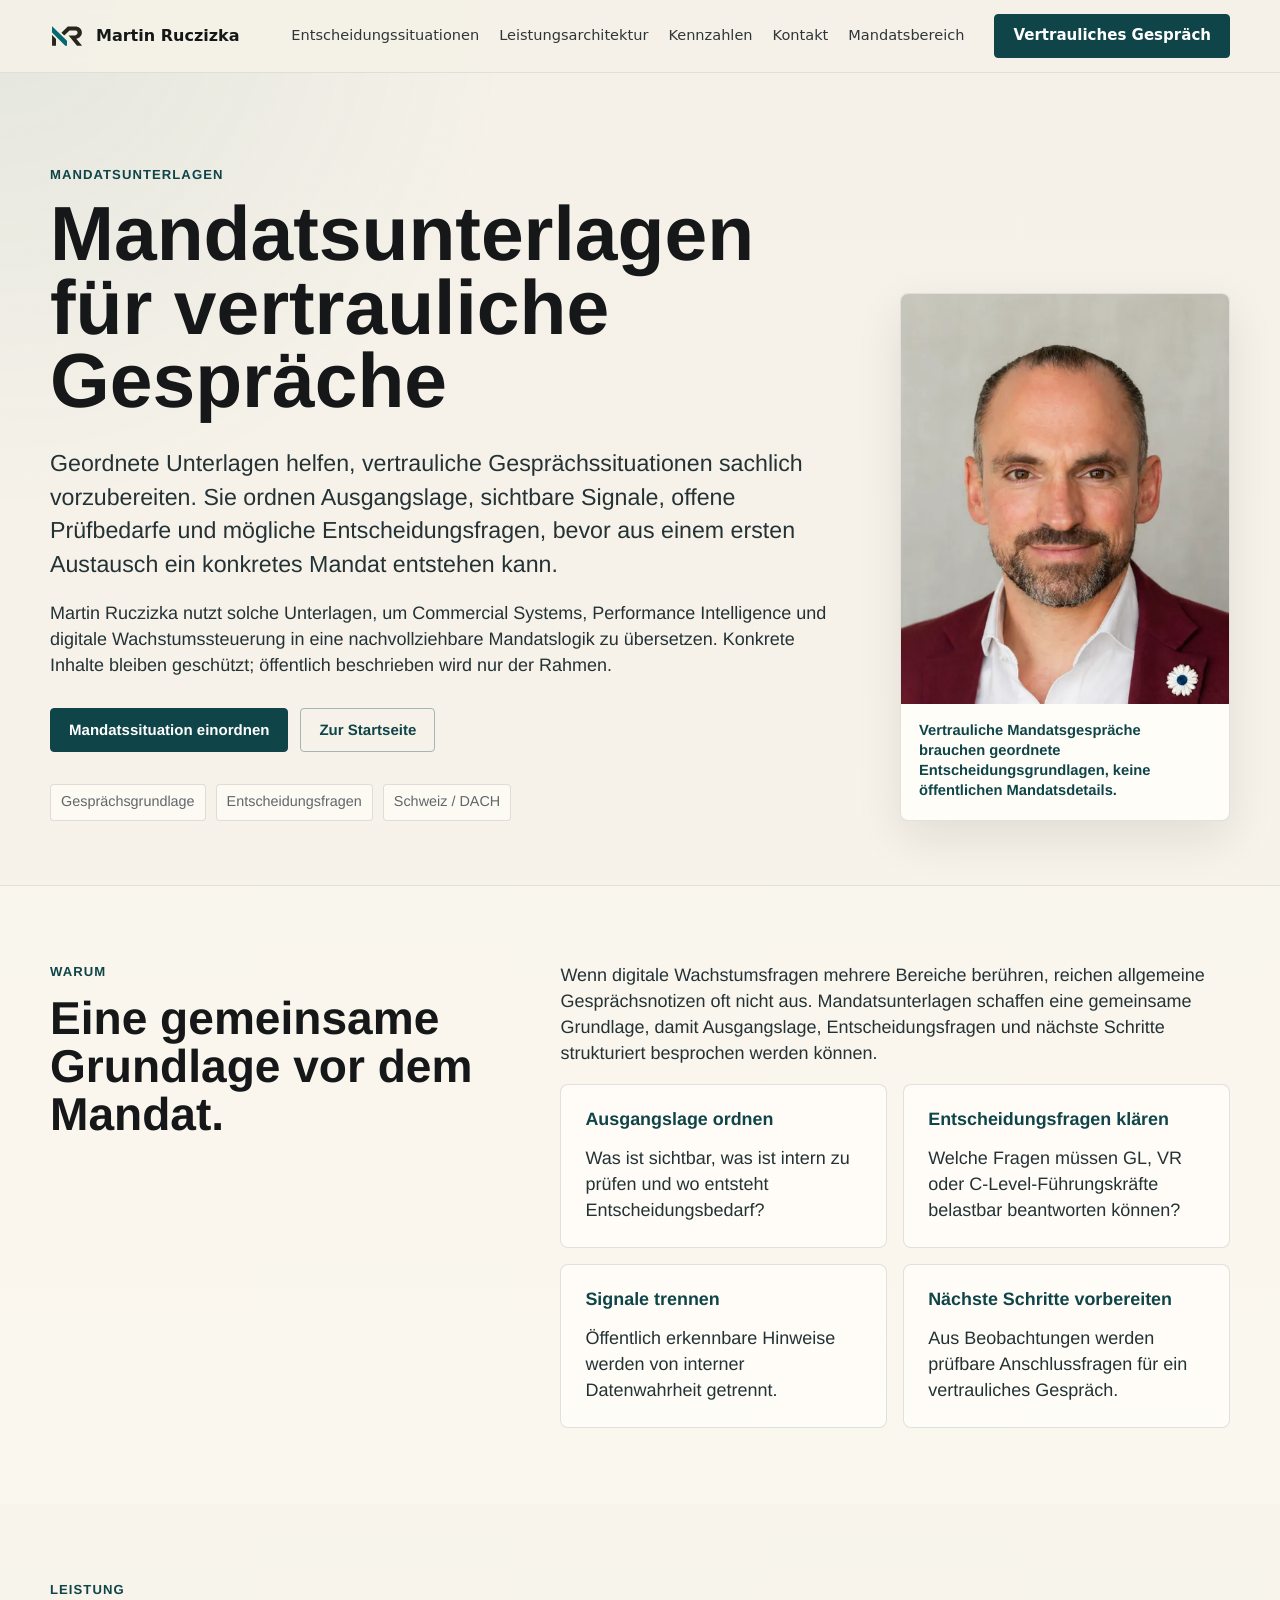
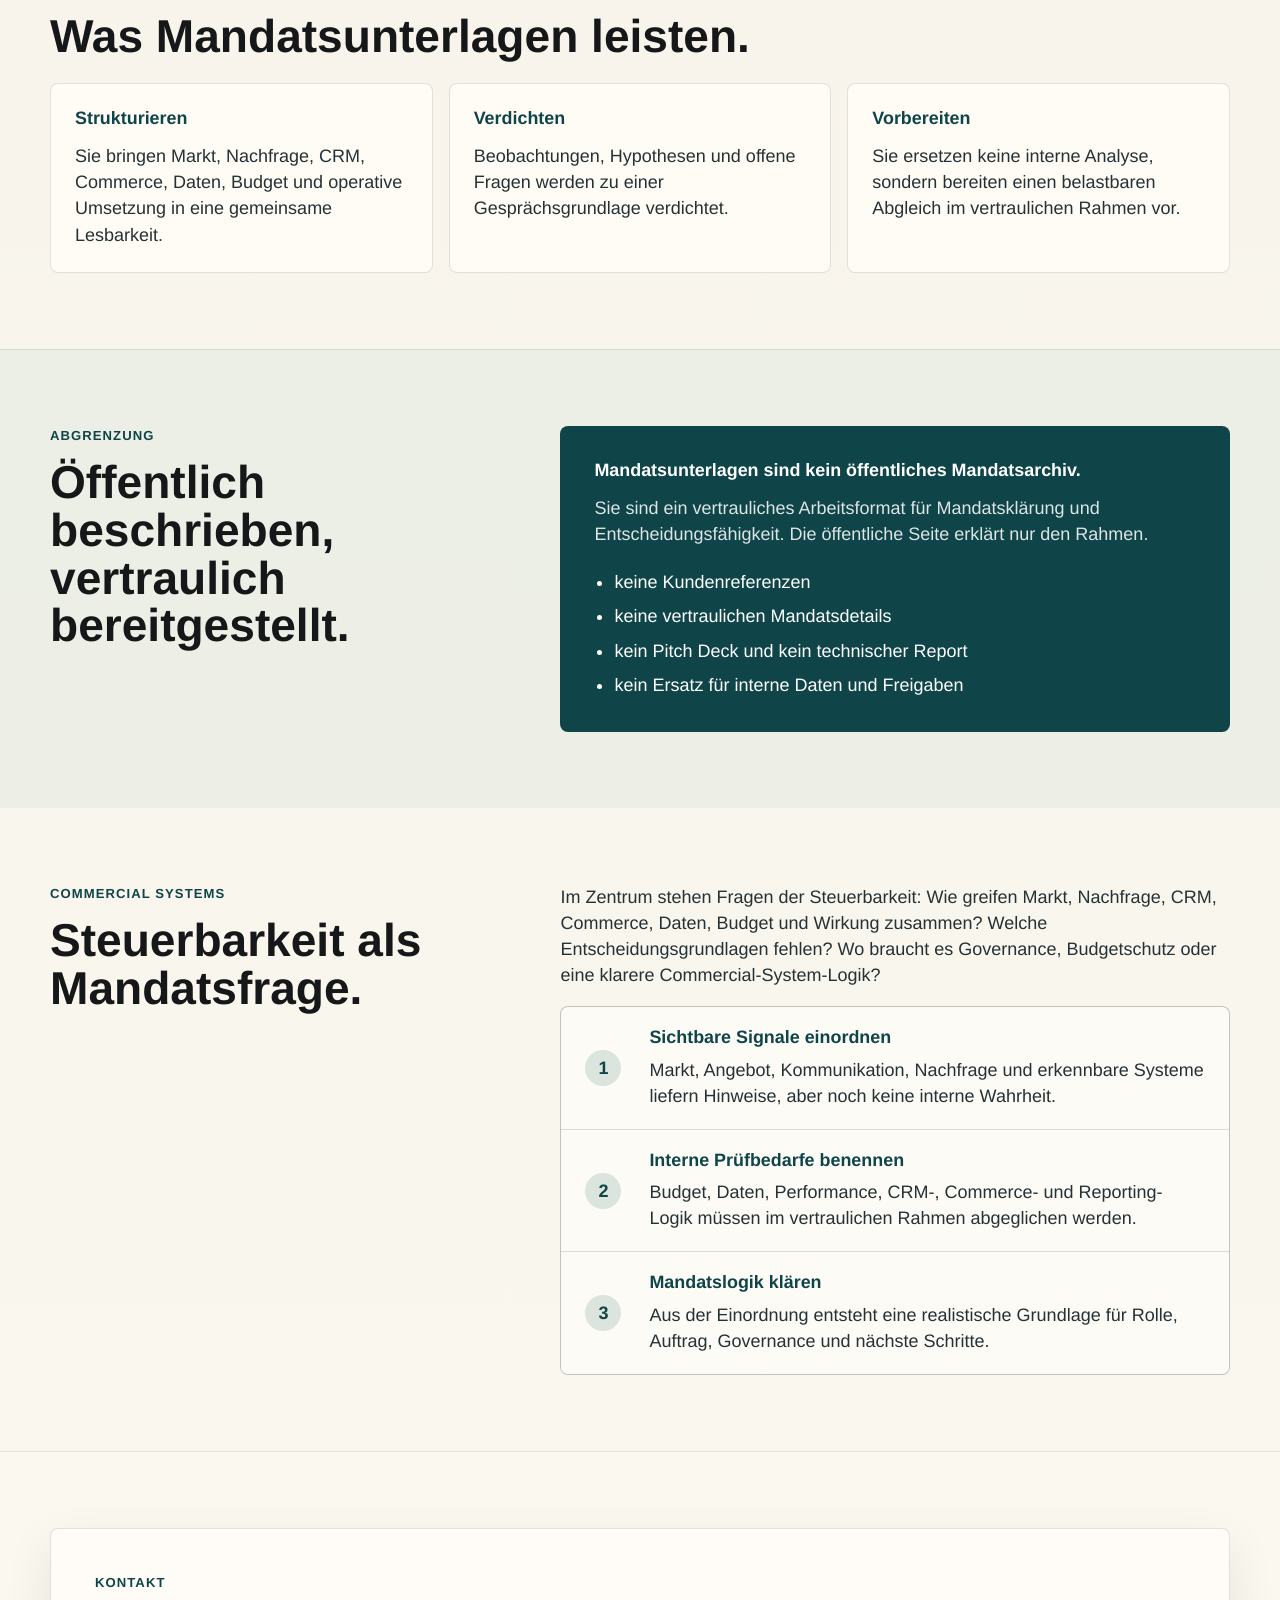
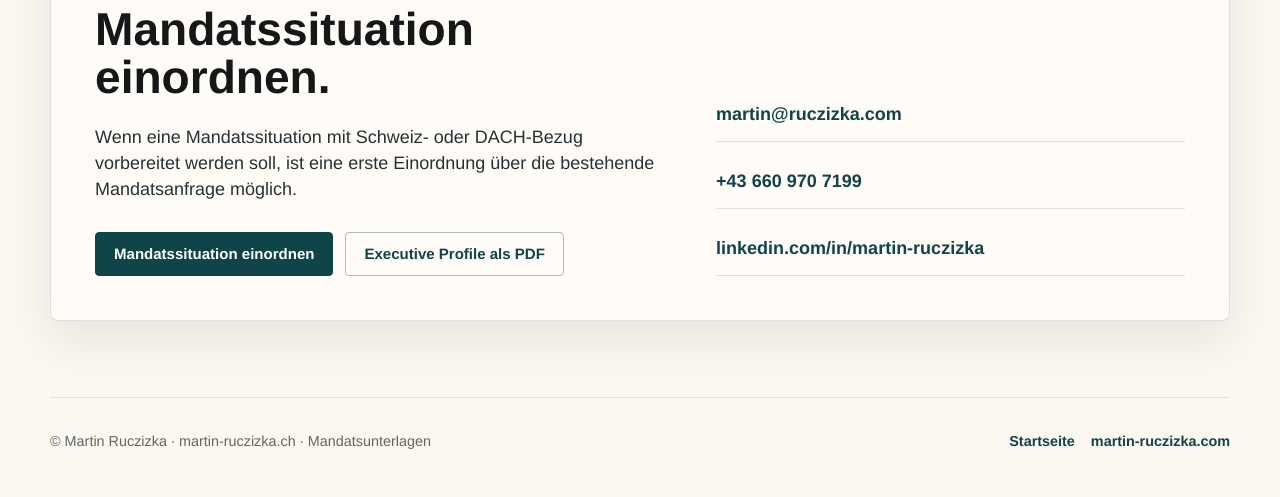
==== commit 64466252: "Use approved short mandate question" ====
--- a/mandatsunterlagen/index.html
+++ b/mandatsunterlagen/index.html
@@ -656,7 +656,7 @@
               </article>
               <article class="card compact">
                 <h3>Entscheidungsfragen klären</h3>
-                <p>Welche Fragen müssen Geschäftsleitung, Verwaltungsrat oder andere Führungsgremien belastbar beantworten können?</p>
+                <p>Welche Fragen müssen GL, VR oder C-Level-Führungskräfte belastbar beantworten können?</p>
               </article>
               <article class="card compact">
                 <h3>Signale trennen</h3>
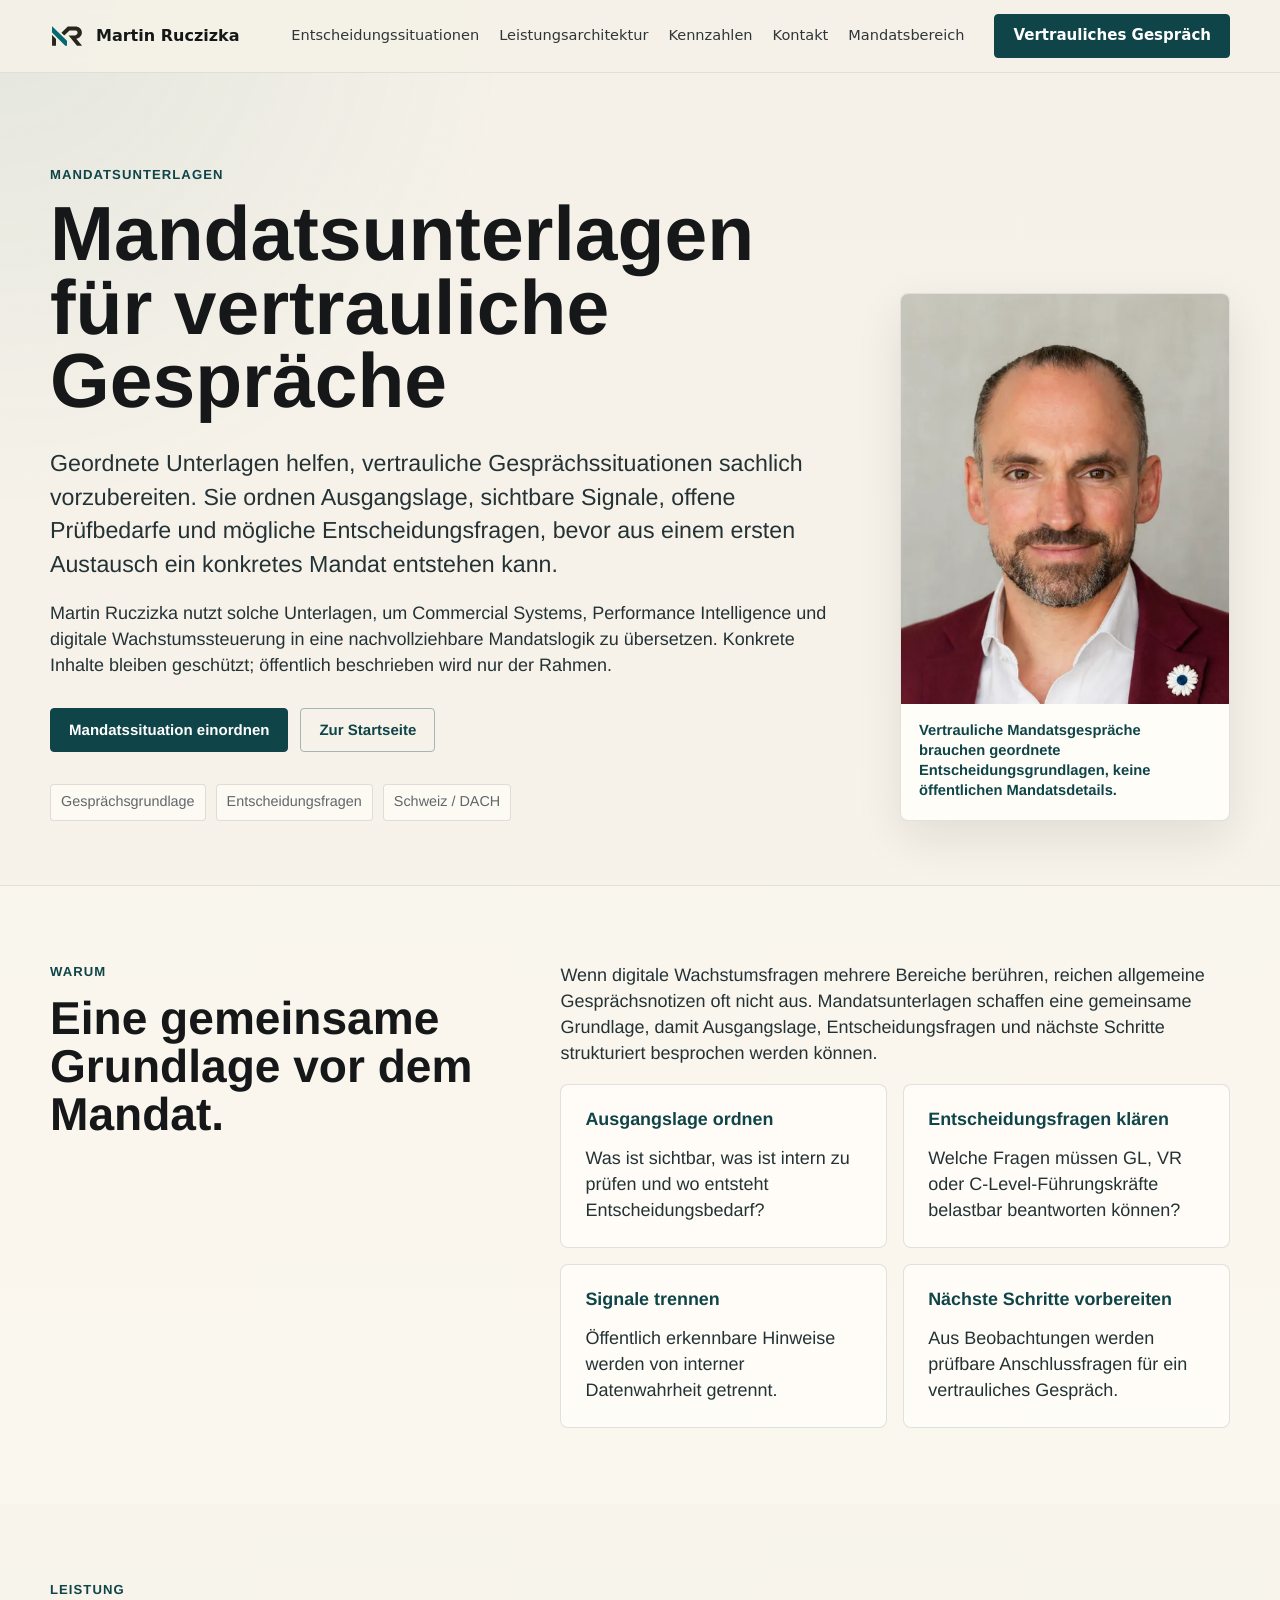
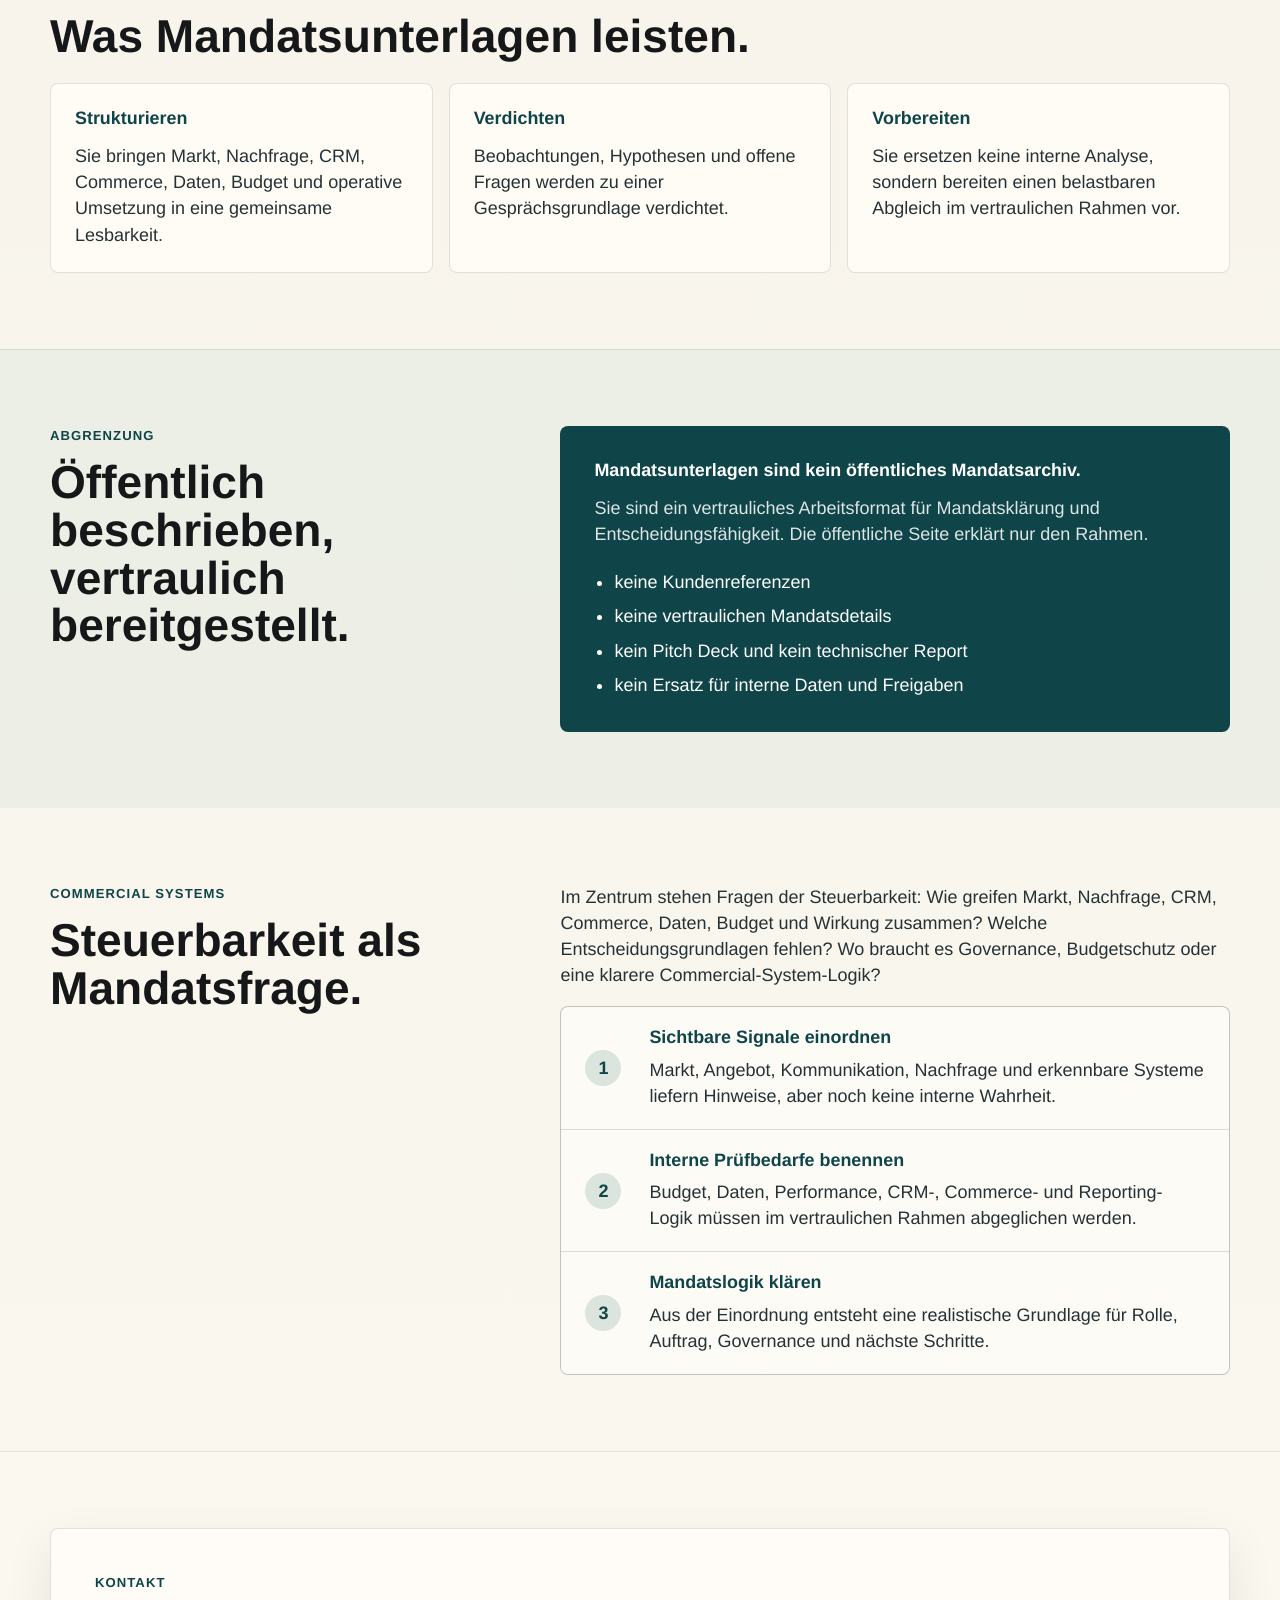
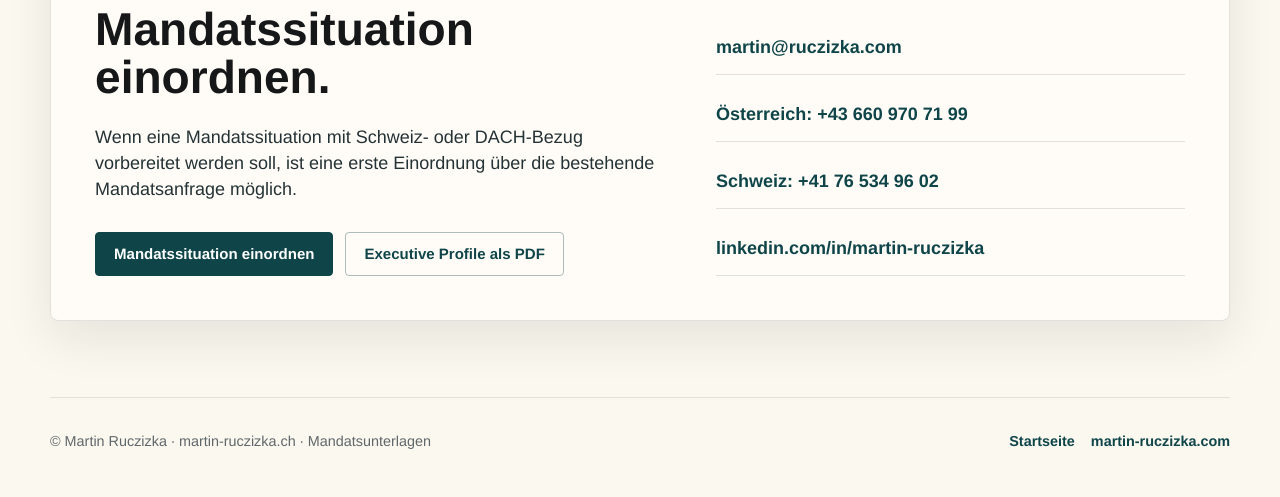
==== commit d139b7b0: "Add approved Austrian and Swiss phone contact links" ====
--- a/mandatsunterlagen/index.html
+++ b/mandatsunterlagen/index.html
@@ -756,7 +756,8 @@
             </div>
             <div class="contact-links" aria-label="Kontaktinformationen">
               <a href="mailto:martin@ruczizka.com">martin@ruczizka.com</a>
-              <a href="tel:+436609707199">+43 660 970 7199</a>
+              <a href="tel:+436609707199">Österreich: +43 660 970 71 99</a>
+              <a href="tel:+41765349602">Schweiz: +41 76 534 96 02</a>
               <a href="https://www.linkedin.com/in/martin-ruczizka/">linkedin.com/in/martin-ruczizka</a>
             </div>
           </div>
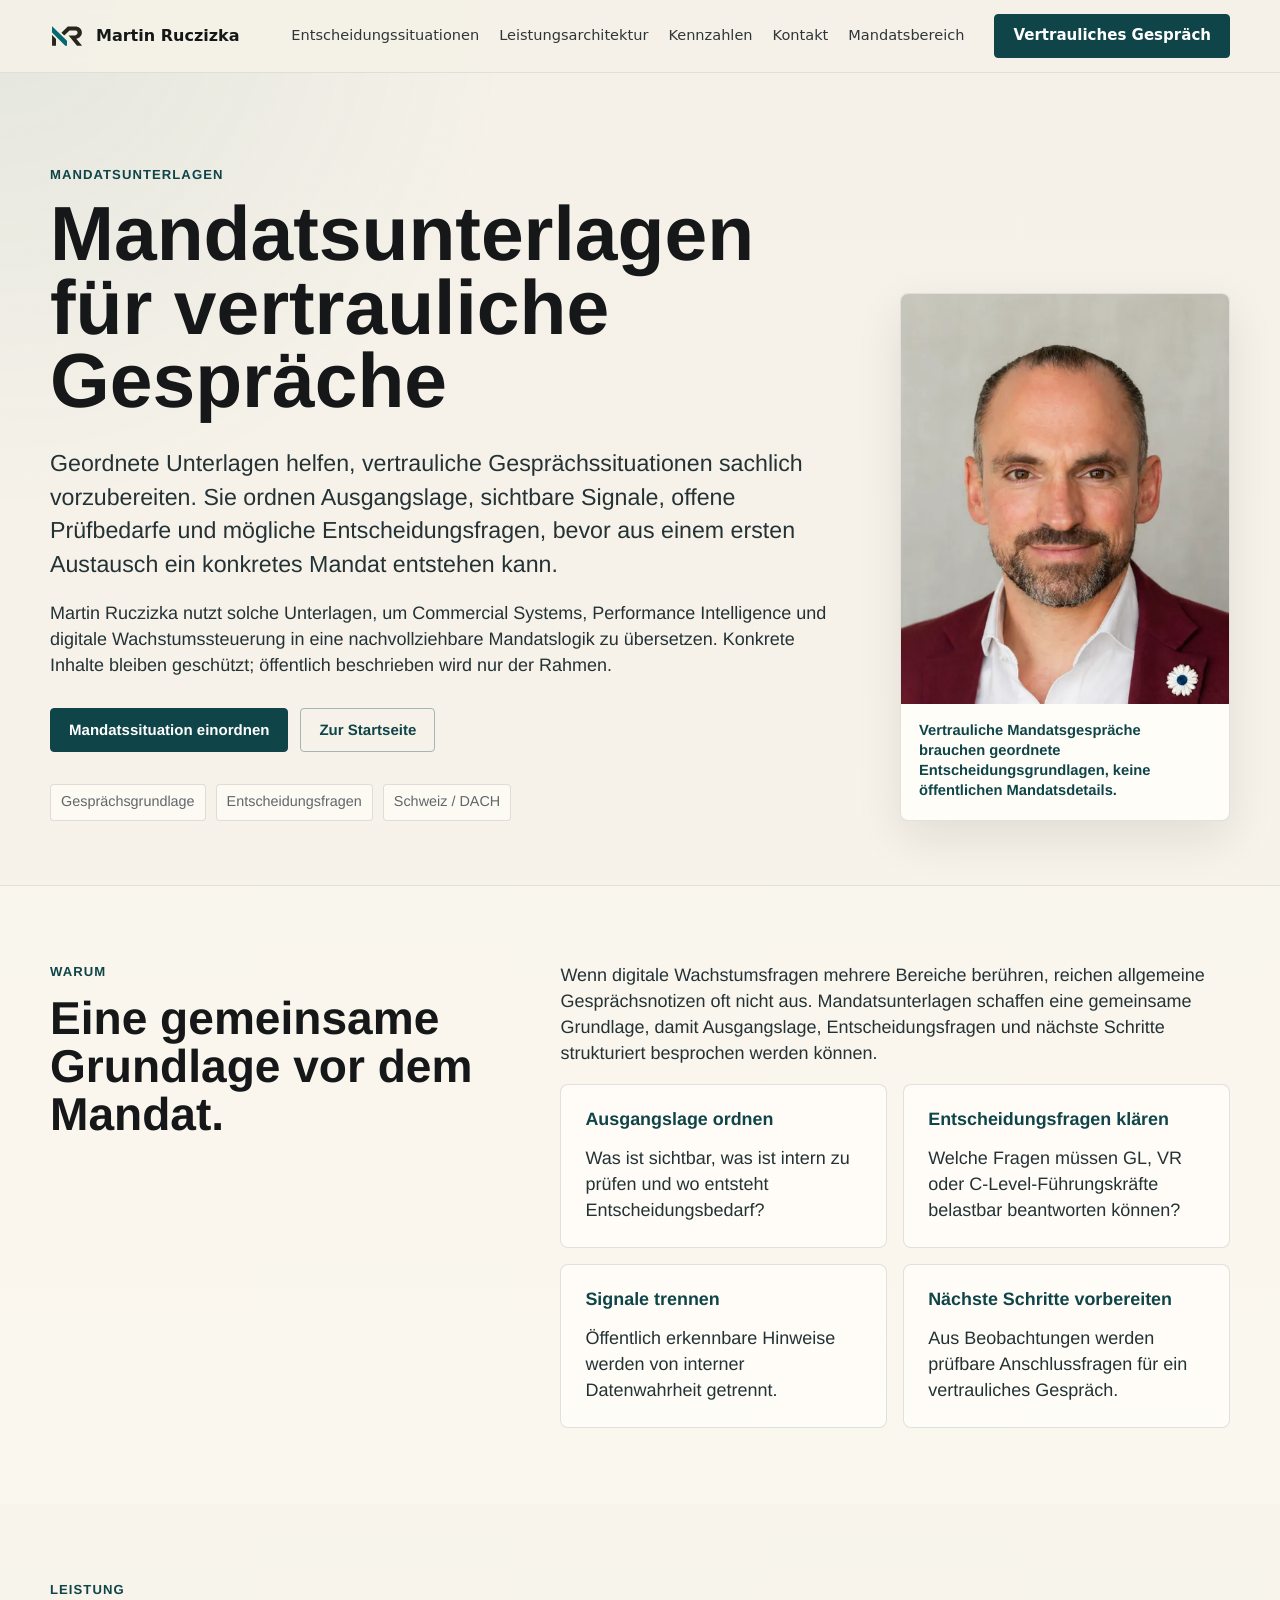
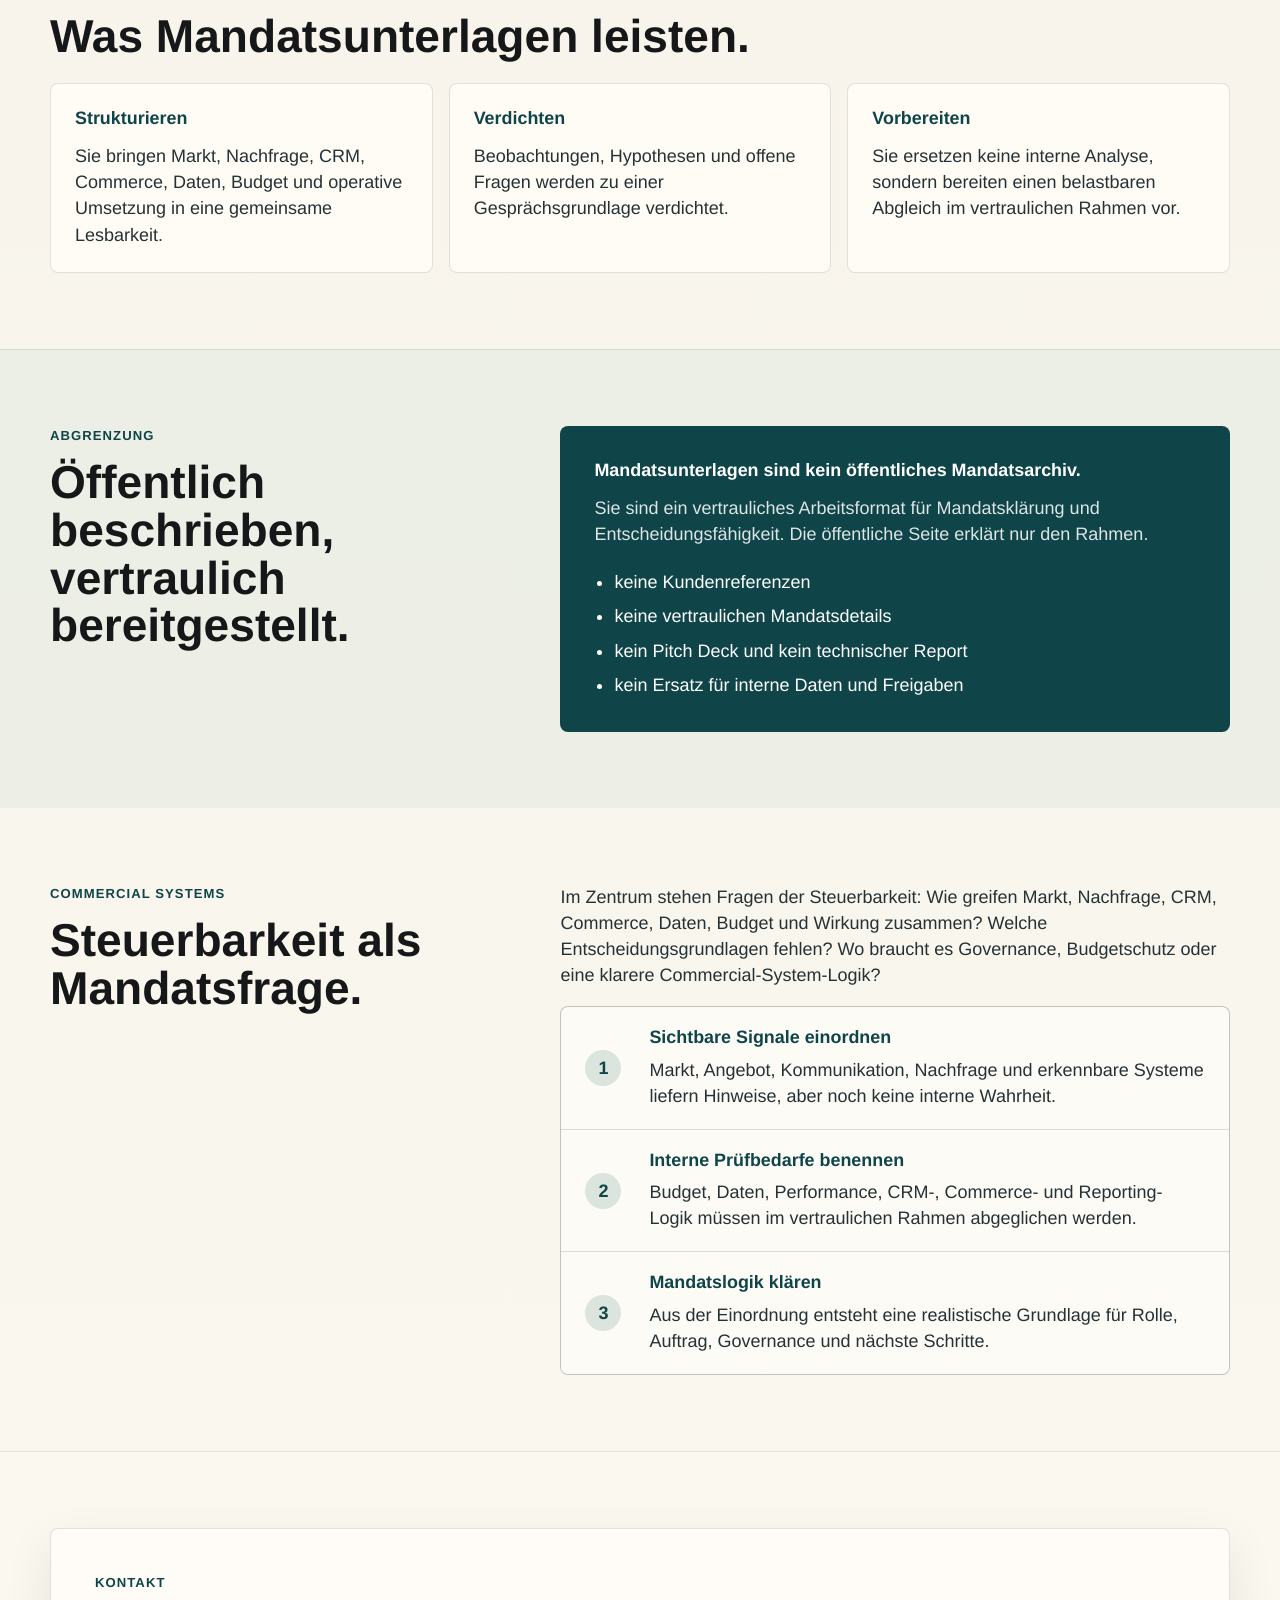
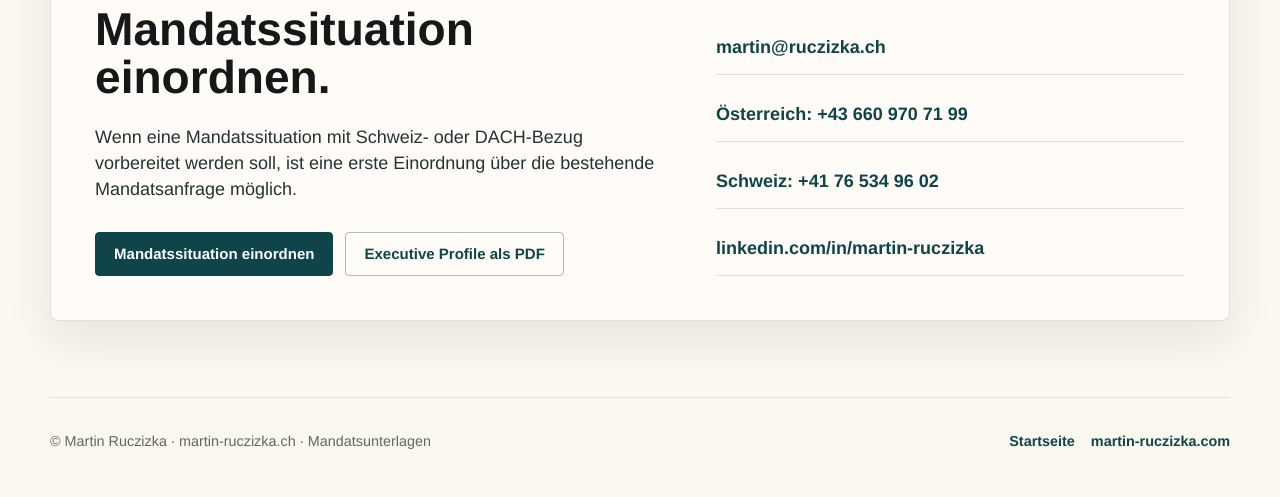
==== commit 0fdf2dae: "Correct CH website contact email to martin@ruczizka.ch" ====
--- a/mandatsunterlagen/index.html
+++ b/mandatsunterlagen/index.html
@@ -755,7 +755,7 @@
               </div>
             </div>
             <div class="contact-links" aria-label="Kontaktinformationen">
-              <a href="mailto:martin@ruczizka.com">martin@ruczizka.com</a>
+              <a href="mailto:martin@ruczizka.ch">martin@ruczizka.ch</a>
               <a href="tel:+436609707199">Österreich: +43 660 970 71 99</a>
               <a href="tel:+41765349602">Schweiz: +41 76 534 96 02</a>
               <a href="https://www.linkedin.com/in/martin-ruczizka/">linkedin.com/in/martin-ruczizka</a>
